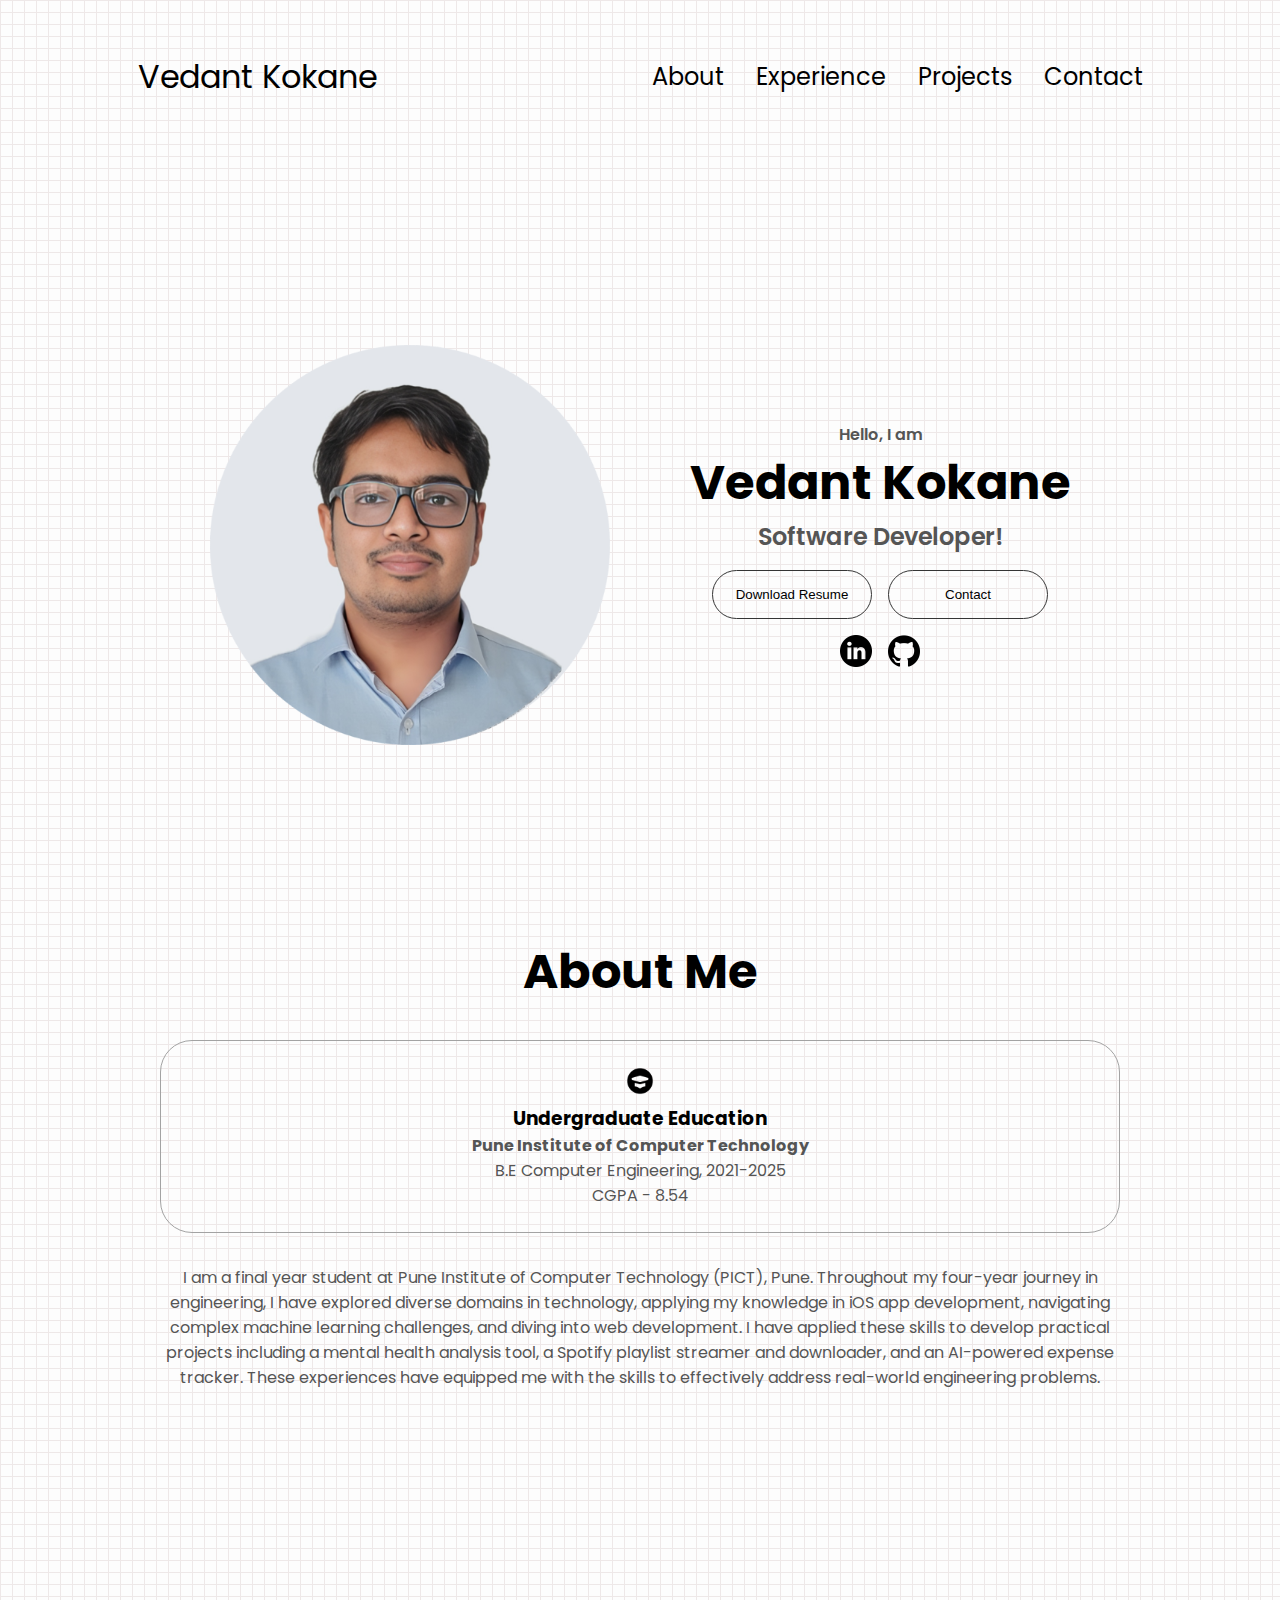
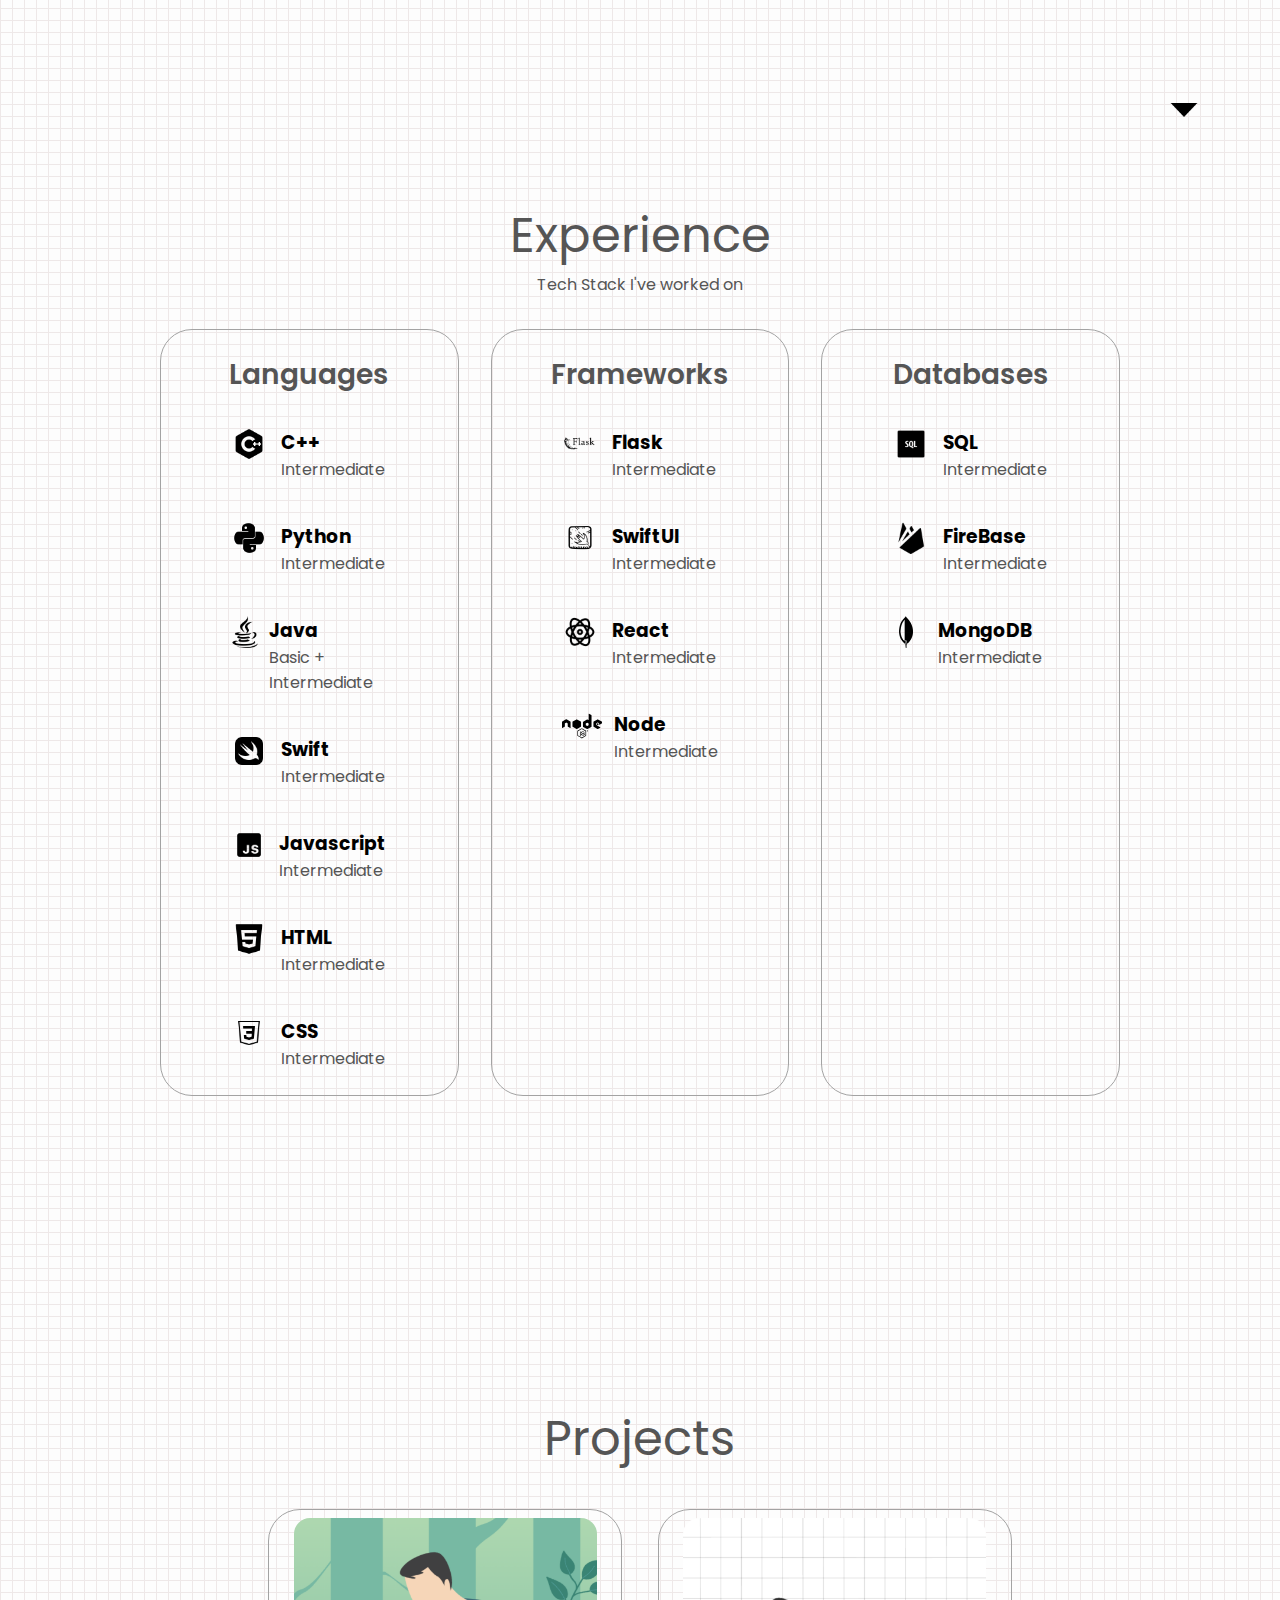
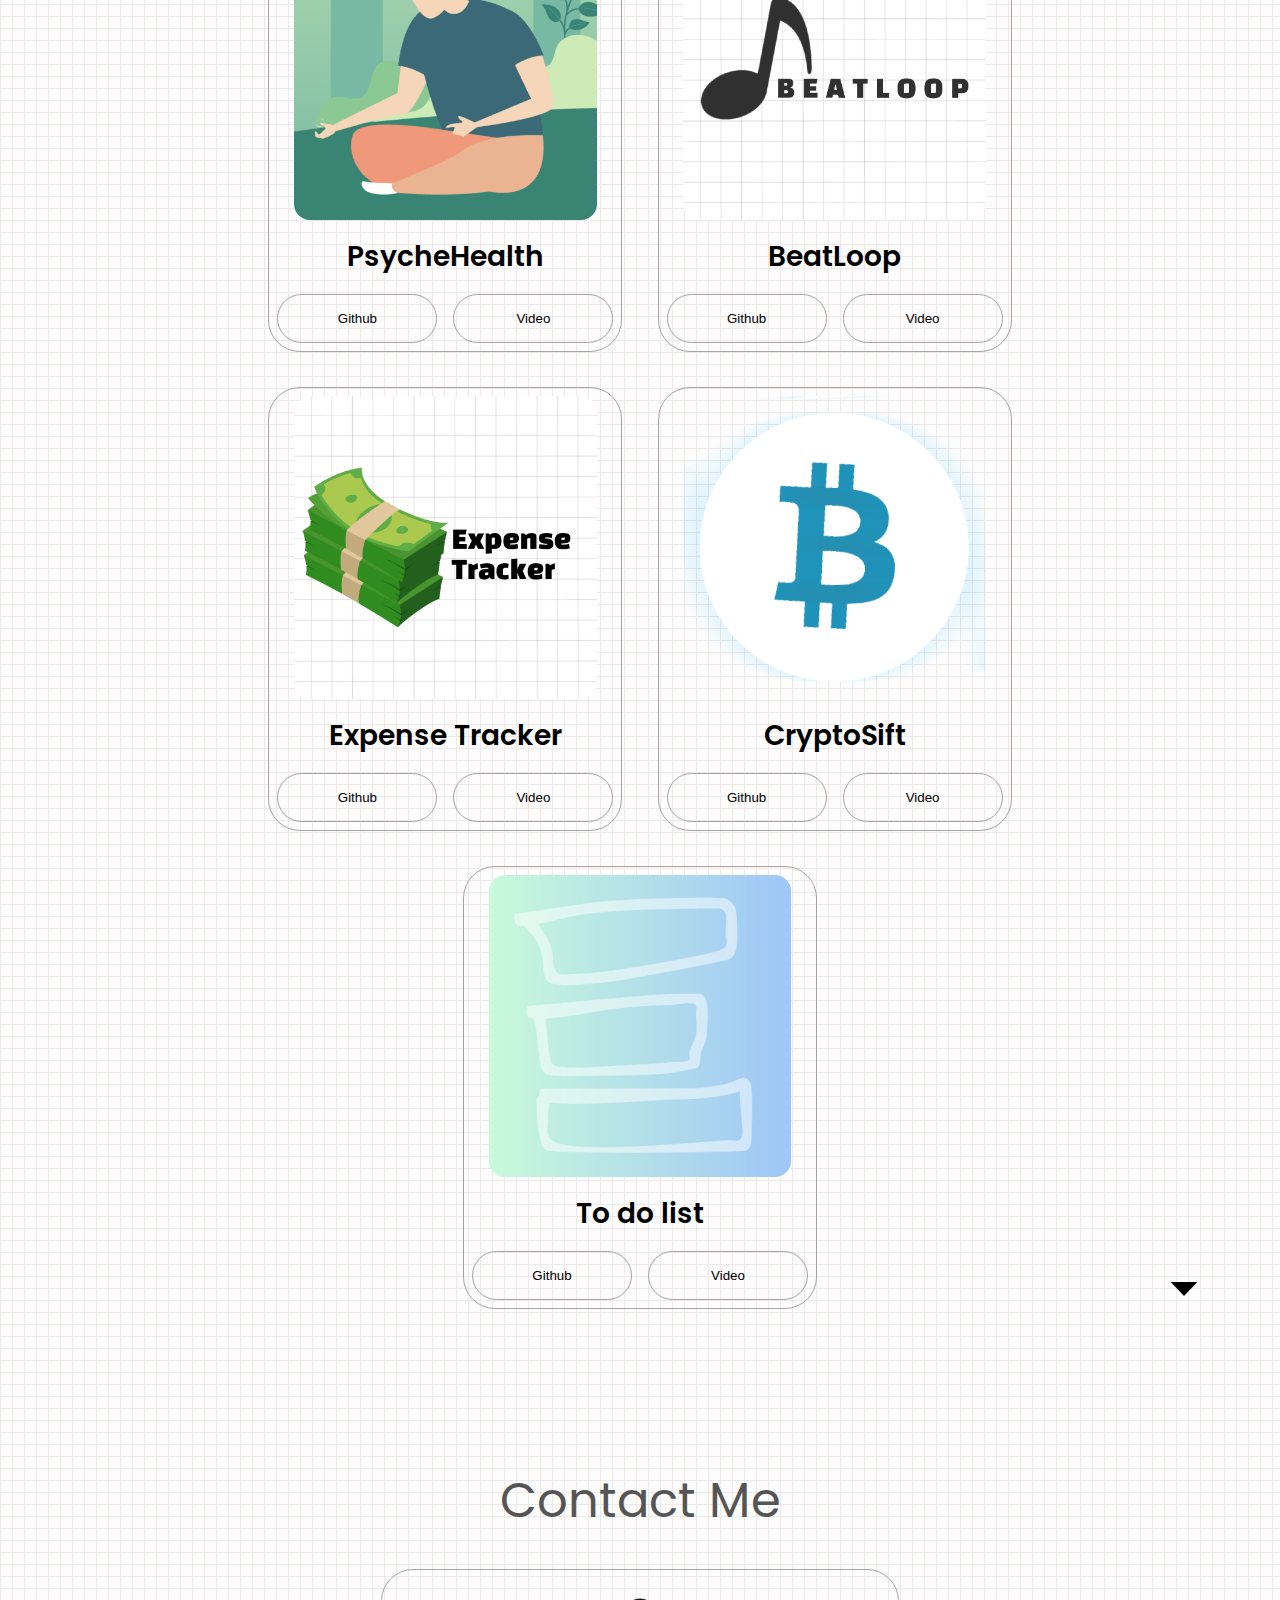
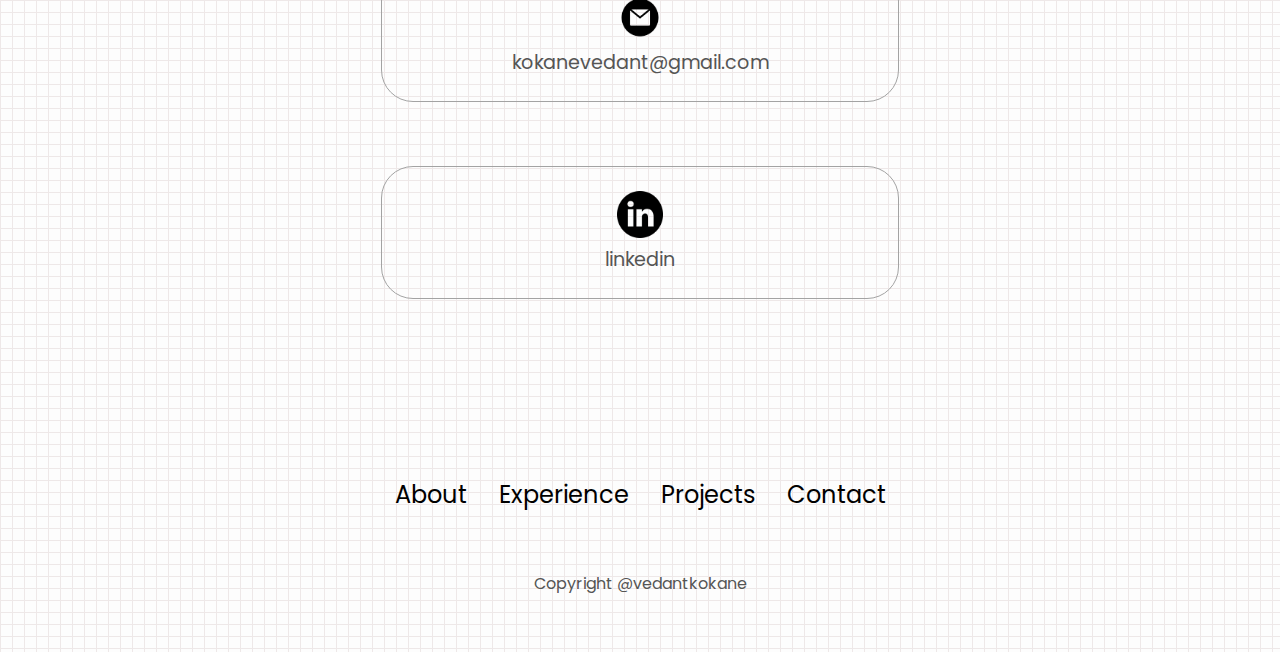
==== index.html @ de8359c6 "Update index.html" ====
<!DOCTYPE html>
<html lang="en">
<head>
    <meta charset="UTF-8">
    <meta http-equiv="X-UA-Compatible" content="IE=edge">
    <meta name="viewport" content="width=device-width, initial-scale=1.0">
    <link rel="stylesheet" href="style.css">
    <link rel="stylesheet" href="mediaqueries.css">
    <link rel="icon" href="./assets/vedantImage.png">
    <title>Portfolio</title>
</head>
<body>
    <nav id="desktop-nav">
        <div class="logo">
            Vedant Kokane
        </div>
        <div class="nav-links">
            <li>
                <a href="#about"> About </a>
            </li>
            <li>
                <a href="#experience"> Experience </a>
            </li>
            <li>
                <a href="#projects"> Projects </a>
            </li>
            <li>
                <a href="#contact"> Contact </a>
            </li>
        </div>
    </nav>

    <nav id="hamburger-nav">
            <div class="logo">
                Vedant Kokane
            </div>
            <div class="hamburger-menu">
                <div class="hamburger-icon" onclick="toggleMenu()">
                    <span></span>
                    <span></span>
                    <span></span>
                </div>
                <div class="menu-links">
                    <li>
                        <a href="#about"  onclick="toggleMenu()"> About </a>
                    </li>
                    <li>
                        <a href="#education"  onclick="toggleMenu()"> Education </a>
                    </li>
                    <li>
                        <a href="#projects"  onclick="toggleMenu()"> Projects </a>
                    </li>
                    <li>
                        <a href="#contact"  onclick="toggleMenu()"> Contact </a>
                    </li>
                </div>
            </div>
    </nav>

    <!-- Profile Section -->
    <section id="profile">
        <div class="section__pic-container">
            <img src="./assets/vedantImage.png" alt="Vedant Kokane profile-pic" class="section__pic-container">
        </div>
        <div class="section__text">
            <p class="section__text__p1">Hello, I am </p>
            <h1 class="title"> Vedant Kokane</h1>
            <p class="section__text__p2">Software Developer!</p>
            <div class="btn-container">
                <button class="btn btn-color-2" onclick="window.open('./assets/resume.pdf')">Download Resume</button>
                <button class="btn btn-color-2" onclick="location.href='./#contact'">Contact</button>
            </div>
            <div id="socials-container"> 
                <img src="./assets/linkedin.png" alt="linkedin" 
                class="icon" onclick="location.href='https://www.linkedin.com/in/vedantkokane/'">
                <img src="./assets/github.png" alt="linkedin" 
                class="icon" onclick="location.href='https://github.com/vedantkokane10'">
            </div>
        </div>
    </section>

    <!-- About Section -->
    <section id="about">
        <h1 class="title"> About Me</h1>
        <div class="section-container">
                <div class="about-details-container">
                    <div class="about-containers">
                        <div class="details-container">
                            <img src="./assets/eduicon.png" alt="eduicon" class="icon">
                            <h3>Undergraduate Education</h3>
                            <p> <b>Pune Institute of Computer Technology</b> <br>  B.E Computer Engineering, 2021-2025 <br> CGPA - 8.54 </p>
                        </div>
                    </div>
                <div class="text-container">
                    <p align="center">I am a final year student at Pune Institute of Computer Technology (PICT), Pune. Throughout my four-year journey in engineering, I have explored diverse domains in technology, applying my knowledge in iOS app development, navigating complex machine learning challenges, and diving into web development. I have applied these skills to develop practical projects including a mental health analysis tool, a Spotify playlist streamer and downloader, and an AI-powered expense tracker. These experiences have equipped me with the skills to effectively address real-world engineering problems.
</p>
                </div>
            </div>
        </div>
        <img src="./assets/arrow.png" alt="arrow" class="icon arrow" onclick="location.href='#experience'">
    </section>

    <!-- Experience Section -->
    <section id="experience">
        <p class="title"> Experience </p>
        <p class="section__text__p1"> Tech Stack I've worked on </p>
        <div class="experience-details-container">
            <div class="about-containers">
                <div class="details-container">
                    <h2 class="experience-sub-title">Languages</h2>
                    <div class="article-container">
                        <article>
                            <img src="./assets/cppLogo.png" alt="expicon" class="icon">
                            <div>
                                <h3>C++</h3>
                                <p>Intermediate</p>
                            </div>
                        </article>
                        <article>
                            <img src="./assets/pythonLogo.png" alt="expicon" class="icon">
                            <div>
                                <h3>Python</h3>
                                <p>Intermediate</p>
                            </div>
                        </article>
                        <article>
                            <img src="./assets/javaLogo.png" alt="expicon" class="icon">
                            <div>
                                <h3>Java</h3>
                                <p>Basic + Intermediate</p>
                            </div>
                        </article>
                        <article>
                            <img src="./assets/swiftLogo.png" alt="expicon" class="icon">
                            <div>
                                <h3>Swift</h3>
                                <p>Intermediate</p>
                            </div>
                        </article>
                        <article>
                            <img src="./assets/javascript.png" alt="expicon" class="icon">
                            <div>
                                <h3>Javascript</h3>
                                <p>Intermediate</p>
                            </div>
                        </article>
                        <article>
                            <img src="./assets/html.png" alt="expicon" class="icon">
                            <div>
                                <h3>HTML</h3>
                                <p>Intermediate</p>
                            </div>
                        </article>
                        <article>
                            <img src="./assets/css.png" alt="expicon" class="icon">
                            <div>
                                <h3>CSS</h3>
                                <p>Intermediate</p>
                            </div>
                        </article>
                    </div>
                </div>
                <div class="details-container">
                    <h2 class="experience-sub-title">Frameworks</h2>
                    <div class="article-container">
                        <article>
                            <img src="./assets/flaskLogo.png" alt="expicon" class="icon">
                            <div>
                                <h3>Flask</h3>
                                <p>Intermediate</p>
                            </div>
                        </article>
                        <article>
                            <img src="./assets/swiftui2Logo.png" alt="expicon" class="icon">
                            <div>
                                <h3>SwiftUI</h3>
                                <p>Intermediate</p>
                            </div>
                        </article>
                        <article>
                            <img src="./assets/react.png" alt="expicon" class="icon">
                            <div>
                                <h3>React</h3>
                                <p>Intermediate</p>
                            </div>
                        </article>
                        <article>
                            <!-- <i class="fa-brands fa-node"></i> -->
                            <img src="./assets/node.svg" alt="expicon" class="icon">
                            <div>
                                <h3>Node</h3>
                                <p>Intermediate</p>
                            </div>
                        </article>
                    </div>
                </div>
                <div class="details-container">
                    <h2 class="experience-sub-title">Databases</h2>
                    <div class="article-container">
                        <article>
                            <img src="./assets/sqlLogo.png" alt="expicon" class="icon">
                            <div>
                                <h3>SQL</h3>
                                <p>Intermediate</p>
                            </div>
                        </article>
                        <article>
                            <img src="./assets/firebaseLogo.png" alt="expicon" class="icon">
                            <div>
                                <h3>FireBase</h3>
                                <p>Intermediate</p>
                            </div>
                        </article>
                        <article>
                            <img src="./assets/mongodbIcon.png" alt="expicon" class="icon">
                            <div>
                                <h3>MongoDB</h3>
                                <p>Intermediate</p>
                            </div>
                        </article>
                    </div>
                </div>
            </div>
        </div>
        <img src="./assets/arrow.png" alt="arrow" class="icon arrowExperience" onclick="location.href='#projects'">
    </section>

    <!-- Project Section -->
    <section id="projects">
        <p class="title">Projects</p>
            <div class="project-details-container">
                    <div class="about-containers">
                        <div class="details-container2 color-container">
                            <div class="article-container">
                                <img src="./assets/psychehealth.png" alt="project1" class="project-img">
                            </div>
                            <h2 class="experience-sub-title project-title">PsycheHealth</h2>
                            <div class="btn-container">
                                <button class="btn btn-color-2 project-btn" onclick="location.href='https://github.com/vedantkokane10/PsycheHealth'">
                                    Github
                                </button>
                                <button class="btn btn-color-2 project-btn" onclick="openVideoPopup('https://www.youtube.com/embed/VVDInHhMQz4')">
                                    Video
                                </button>
                            </div>
                        </div>
                        <div class="details-container2 color-container">
                            <div class="article-container">
                                <img src="./assets/BeatLoop_Project_Logo.png" alt="project1" class="project-img">
                            </div>
                            <h2 class="experience-sub-title project-title">BeatLoop</h2>
                            <div class="btn-container">
                                <button class="btn btn-color-2 project-btn" onclick="location.href='https://github.com/vedantkokane10/BeatLoop_Project'">
                                    Github
                                </button>
                                <button class="btn btn-color-2 project-btn" onclick="openVideoPopup('https://www.youtube.com/embed/RioFABIYhdY')">
                                    Video
                                </button>
                            </div>
                        </div>
                        <div class="details-container2 color-container">
                            <div class="article-container">
                                <img src="./assets/ExpenseTracker_Project_Logo.png" alt="project1" class="project-img">
                            </div>
                            <h2 class="experience-sub-title project-title">Expense Tracker</h2>
                            <div class="btn-container">
                                <button class="btn btn-color-2 project-btn" onclick="location.href='https://github.com/vedantkokane10/Expense_Tracker'">
                                    Github
                                </button>
                                <button class="btn btn-color-2 project-btn" onclick="openVideoPopup('https://www.youtube.com/embed/T9TD1WJQ4DY')">
                                    Video
                                </button>
                            </div>
                        </div>
                        <div class="details-container2 color-container">
                            <div class="article-container">
                                <img src="./assets/cryptosift.png" alt="project1" class="project-img">
                            </div>
                            <h2 class="experience-sub-title project-title">CryptoSift</h2>
                            <div class="btn-container">
                                <button class="btn btn-color-2 project-btn" onclick="location.href='https://github.com/vedantkokane10/CryptoSift'">
                                    Github
                                </button>
                                <button class="btn btn-color-2 project-btn" onclick="location.href='https://github.com/vedantkokane10/CryptoSift'">
                                    Video
                                </button>
                            </div>
                        </div>
                        <div class="details-container2 color-container">
                            <div class="article-container">
                                <img src="./assets/todoLogo.png" alt="project1" class="project-img">
                            </div>
                            <h2 class="experience-sub-title project-title">To do list</h2>
                            <div class="btn-container">
                                <button class="btn btn-color-2 project-btn" onclick="location.href='https://github.com/vedantkokane10/ToDoList-SwiftUI-'">
                                    Github
                                </button>
                                <button class="btn btn-color-2 project-btn" onclick="location.href='https://github.com/vedantkokane10/ToDoList-SwiftUI-'">
                                    Video
                                </button>
                            </div>
                        </div>
                    </div>
                </div>
            </div>
            <div id="videoModal">
                <span id="closeButton" onclick="closeVideoPopup()">&times;</span>
                <div id="videoContainer">
                </div>
            </div>
            <img src="./assets/arrow.png" alt="arrow" class="icon arrow" onclick="location.href='#contact'">
    </section>

    
    <!-- Contact section -->
    <section id="contact">
        <p class="title">Contact Me</p>
        <div class="contact-info-upper-container">
            <div class="contact-info-container">
                <a href="mailto:kokanevedant@gmail.com">
                    <img src="./assets/email.png" alt="emailicon" class="email-icon">
                    <p>kokanevedant@gmail.com</p>
                </a>
            </div>
        </div>
        
        <div class="contact-info-upper-container">
            <div class="contact-info-container">
                <a href="https://www.linkedin.com/in/vedantkokane/">
                    <img src="./assets/linkedin.png" alt="emailicon" class="icon contact">
                    <p>linkedin</p>
                </a>
            </div>
        </div>
    </section>
    <footer>
        <nav>
            <div class="nav-links-container">
                <div class="nav-links">
                    <li>
                        <a href="#about"> About </a>
                    </li>
                    <li>
                        <a href="#experience"> Experience </a>
                    </li>
                    <li>
                        <a href="#projects"> Projects </a>
                    </li>
                    <li>
                        <a href="#contact"> Contact </a>
                    </li>
                </div>
            </div>
        </nav>
        <p>Copyright @vedantkokane</p>
    </footer>
    <script src="script.js"></script>
</body>
</html>
---- style.css ----
/* General Styling */

/* added new font (poppins from gogole font) */
@import url('https://fonts.googleapis.com/css2?family=Poppins:wght@300;400;500;600&display=swap');


/* for entire page*/
*{
    margin: 0;
    padding: 0;
}

body{
    font-family: 'Poppins', sans-serif;
    /* background-color: #E5E5F7; */
    /* background-color: #fdfdfd;
    background-image:  linear-gradient(#929292 0.4px, transparent 0.4px), linear-gradient(to right, #929292 0.4px, #fdfdfd 0.4px);
    background-size: 8px 8px; */
    background-color: #fdfdfd;
    background-image:  linear-gradient(#eee8e8 0.6000000000000001px, transparent 0.6000000000000001px), linear-gradient(to right, #eee8e8 0.6000000000000001px, #fdfdfd 0.6000000000000001px);
    background-size: 12px 12px;
}

html{
    scroll-behavior: smooth;
}

p{
    color: rgb(85, 85, 85);
}

/* transition */
/* a link and button */
a, .btn{
    transition: all 300ms ease;
}

/* desktop nav */
nav, .nav-links{
    display: flex;
}

nav{
    justify-content: space-around;
    align-items: center;
    height: 17vh;
}
.nav-links{
    gap: 2rem;
    list-style: none;
    font-size: 1.5rem;
}

a{
    color: black;
    text-decoration: none;
    text-decoration-color: white;
}
a:hover{
    color: gray;
    text-decoration: underline;
    text-underline-offset: 1rem;
    text-decoration-color: rgb(185, 185, 185);
}

.logo{
    font-size: 2rem;
}

.logo:hover{
    cursor: default;
}

/* Hamburger-menu */
#hamburger-nav{
    display: none;
}

.hamburger-menu{
    position: relative;
    display: inline-block;
}

.hamburger-icon{
    display: flex;
    flex-direction: column;
    justify-content: space-between;
    height: 24px;
    width: 30px;
    cursor: pointer;
}

.hamburger-icon span{
    width: 100%;
    height: 2px;
    background-color: black;
    transition: all 0.3 ease-in-out;
}

.menu-links{
    position: absolute;
    top: 100%;
    right: 0;
    background-color: white;
    width: fit-content;
    max-height: 0;
    overflow: hidden;
    transition: all 0.3 ease-in-out;
}
.menu-links a{
    display: block;
    padding: 10px;
    text-align: center;
    font-size: 1.5rem;
    color: black;
    text-decoration: none;
    transition: all 0.3 ease-in-out;
}

.menu-links li{
    list-style: none;
}

.menu-links.open{
    max-height: 300px;
}

.hamburger-icon.open span:first-child{
    transform: rotate(45deg) translate(10px,5px);
}

.hamburger-icon.open span:nth-child(2){
    opacity: 0;
}
.hamburger-icon.open span:nth-child(3){
    transform: rotate(-45deg) translate(10px,-5px);
}
.hamburger-icon span:first-child{
    transform: none;
}
.hamburger-icon span:first-child{
    opacity: 1;
}
.hamburger-icon span:first-child{
    transform: none;
}

/* Sections
there will be about profile sections */
section{
    padding-top: 4vh;
    height: 96vh;
    margin: 0 10rem;
    box-sizing: border-box;
    min-height: fit-content;
}
.section-container{
    display: flex;
}

/* profile section */
#profile{
    display: flex;
    justify-content: center;
    gap: 5rem;
    height: 80vh;
}

.section__pic-container{
    display: flex;
    height: 400px;
    width: 400px;
    margin: auto 0;
}

.section__text{
    align-self: center;
    text-align: center;
}

.section__text p{
    font-weight: 600;
}

.section__text__p1{
    text-align: center;
}
.section__text__p2{
    font-size: 1.5rem;
    margin-bottom: 1rem;
}

.title{
    font-size: 3rem;
    text-align: center;
}

#socials-container{
    display: flex;
    justify-content: center;
    margin-top: 1rem;
    gap: 1rem;
}

/* ICONs */
.icon{
    cursor: [pointer];
    height: 2rem;
}

/* Buttons */
.btn-container{
    display: flex;
    justify-content: center;
    gap: 1rem;

}

.btn{
    transition: all 300ms ease;
    padding : 1rem;
    width:10rem;
    border-radius: 2rem;
}

.btn-color-1,
.btn-color-2{
    border: rgb(53, 53, 53) 0.1rem solid;
}
.btn-color-1 :hover,
.btn-color-2 :hover{
    cursor: pointer;
}

.btn-color-1,
.btn-color-2 :hover{
    background: rgb(53, 53, 53);
    color: white;
}
.btn-color-1:hover{
    background: rgb(0,0,0);
    
}
.btn-color-2{
    background: none;
}
.btn-color-2:hover{
    border: rgb(255,255,255) 0.1rem solid;
}

.btn-container{
    gap: 1rem;
}

/* about section */

#about{
    position: relative;
}

.about-containers{
    gap: 2rem;
    margin-bottom: 2rem;
    margin-top: 2rem;
}

.about-details-containers{
    justify-content: center;
    flex-direction: column;

}

.about-containers , .about-details-containers{
    display: flex;
}

.about-pic{
    border-radius: 2rem;
}

.arrow{
    position: absolute;
    right: -5rem;
    bottom: 2.5rem;
}

.details-container{
    padding: 1.5rem;
    flex: 1;
    /* background: white; */
    border-radius: 2rem;
    border: rgb(53, 53, 53) 0.1rem solid;
    border-color: rgb(163, 163, 163);
    text-align: center;
}

.section-container{
    gap: 4rem;
    height: 80%;
}

.section__pic-container{
    height: 400px;
    width: 400px;
    margin: auto 0;
}

/* experience section */
#experience{
    position: relative;
}

.experience-sub-title{
    color: rgb(85, 85, 85);
    font-weight: 600;
    font-size: 1.75rem;
    margin-bottom: 2rem;
}

.experience-details-container{
    display: flex;
    justify-content: center;
    flex-direction: column;
}

.article-container{
    display: flex;
    text-align: initial;
    flex-wrap: wrap;
    flex-direction: row;
    gap: 2.5rem;
    justify-content: space-around;
}

article{
    display: flex;
    width: 10rem;
    justify-content: space-around;
    gap: 0.5em;
}

article.icon{
    cursor: pointer;
}

/* Project section */
#projects{
    margin-top: 200px;
    position: relative;
    height: 140vh;
     /* increase this height to add more projects below */
}

.color-container{
    border-color: rgb(163, 163, 163);
}

.project-img{
    border-radius: 1rem;
    width: 90%;
    height: 90%;
}

.project-title{
    margin: 1rem;
    color: black;
}

.project-btn{
    color:black;
    border-color: rgb(163, 163, 163);
}

.project-details-container{
    display: flex;
    justify-content: center;
    flex-direction: row;
    flex-wrap: wrap;
}

.project-article-container{
    display: flex;
    text-align: initial;
    flex-wrap: wrap;
    flex-direction: row;
    gap: 2.5rem;
    justify-content: space-around;
}

.details-container2{
    padding: 0.5rem;
    flex: 1;
    /* background: white; */
    border-radius: 2rem;
    border: rgb(53, 53, 53) 0.1rem solid;
    border-color: rgb(163, 163, 163);
    text-align: center;
    
}


/* Contact section */

#contact{
    display: flex;
    justify-content: center;
    flex-direction: column;
    height: 75vh;
}

.contact-info-upper-container {
    display: flex;
    justify-content: center;
    border-radius: 2rem;
    border: rgb(53, 53, 53) 0.1rem solid;
    border-color: rgb(163, 163, 163);
    margin: 2rem auto;
    padding: 0.5rem;
    width: 500px;
    align: center;
}

.contact-info-container {
    display: flex;
    flex-direction: column; /* Align items in a column */
    align-items: center;
    justify-content: center;
    gap: 0.5rem;
    margin: 1rem;
    text-align: center; /* Center the text */
}

.contact-info-container a {
    text-decoration: none;
    color: inherit;
}

.contact-info-container img {
    max-width: 10%;
    height: auto;
}


.contact-info-container p{
    font-size: larger;
}

.contact-icon{
    cursor: default;
}

.email-icon{
    height: 2.5rem;
}

/* footer */

footer{
    height: 26vh;
    margin: 0 1rem;
}

footer p{
    text-align: center;
}



/* Styles for the modal */
#videoModal {
    display: none;
    position: fixed;
    top: 0;
    left: 0;
    width: 100%;
    height: 100%;
    background-color: rgba(0, 0, 0, 0.7);
    align-items: center;
    justify-content: center;
}

#videoContainer {
    position: relative;
    width: 600px;
    height: 375px;
}

#closeButton {
    position: absolute;
    top: 10px;
    right: 10px;
    cursor: pointer;
    color: #fff;
    font-size: 20px;
   
}


.section__pic-container{
    background-size: cover;
    animation: profile__animate 8s ease-in-out infinite 1s;
    /* box-shadow: inset 0 0 0 9px rgb(255 255 255 / 30%); */
    justify-self: center;
}


@keyframes profile__animate {
    0% {
        border: 0 solid #444343;
        border-radius: 60% 40% 30% 70%/60% 30% 70% 40%;
    }
    5% {
        border: 9px solid #b0b0b0;
        border-radius: 60% 40% 30% 70%/60% 30% 70% 40%;
    }
    45% {
        border: 9px solid #b0b0b0;
        border-radius: 30% 60% 70% 40%/50% 60% 30% 60%;
    }
    95% {
        border: 9px solid #b0b0b0;
        border-radius: 60% 40% 30% 70%/60% 30% 70% 40%;
    }
    100% {
        border: 0 solid #b0b0b0;
        border-radius: 60% 40% 30% 70%/60% 30% 70% 40%;
    }
}


.arrowExperience{
    position: relative;
    right: -75rem;
    
    bottom:1rem;
}


/* Additional changes */

.project-details-container {
    display: flex;
    justify-content: center;
    flex-wrap: wrap;
}

.about-containers {
    display: flex;
    flex-wrap: wrap;
    justify-content: center;
}

.details-container2 {
    flex: 0 1 calc(33.33% - 2rem); /* Set width to 33.33% minus some margin */
    margin: 0.1rem; /* Add some margin for spacing between cards */
    box-sizing: border-box; /* Include padding and border in the element's total width and height */
}

@media (max-width: 768px) {
    .details-container2 {
        flex: 0 1 calc(50% - 2rem); /* On smaller screens, show 2 cards per row */
    }
}

@media (max-width: 480px) {
    .details-container2 {
        flex: 0 1 calc(100% - 2rem); /* On very small screens, show 1 card per row */
    }
}

.project-article-container {
    display: flex;
    text-align: initial;
    flex-wrap: wrap;
    flex-direction: row;
    gap: 2.5rem;
    justify-content: space-around;
}
---- mediaqueries.css ----
@media screen and (max-width: 1400px) {
    #profile {
        height: 83vh;
        margin-bottom: 0rem;
    }
    /* .about-containers {
        flex-wrap: wrap;
    } */
    #project{
        margin-top: 15rem;
    }
}

@media screen and (max-width: 1200px) {
    #desktop-nav {
        display: none;
    }
    #hamburger-nav {
        display: flex;
    }
    #experience{
        margin-top: 17rem;
    }
    
    #about{
        margin-top: 5rem;
        margin-bottom: 10rem;
    }

    .about-containers{
        margin-top: 0rem;
    }

    #profile, .section-container {
        display: block;
    }
    .arrow {
        display: none;
    }
    section, .section-container {
        height: fit-content;
    }
    section {
        margin: 0 5%;
    }

    .section__pic-container {
        width: 75px;
        height: 75px;
        margin: 0 auto 2rem;
    }
    .about-containers {
        margin-top: 0;
    }

    #project{
        margin-top: 15rem;
    }
    
}

@media screen and (max-width: 600px) {
    #contact, footer {
        height: 40vh;
        /* margin-top: 15rem; */
    }
    #contact{
        margin-top: 30rem;
    }
    #profile {
        height: 83vh;
        margin-bottom: 0;
    }

    article {
        font-size: 1rem;
    }

    footer nav {
        height: fit-content;
        margin-bottom: 2rem;
    }

    .about-containers, .contact-info-upper-container, .btn-container {
        flex-wrap: wrap;
    }

    .contact-info-container {
        margin: 0;
    }
    .contact-info-container p, .nav-links, a {
        font-size: 1rem;
    }
    .nav-links {
        flex-direction: column;
        gap: 0.5rem;
        text-align: center;
    }

    .section-container {
        width: auto;
        height: 46vh;
        justify-content: center;
    }
    
}

/* when screen size is lower than 1200 px desktop-nav will disppear */
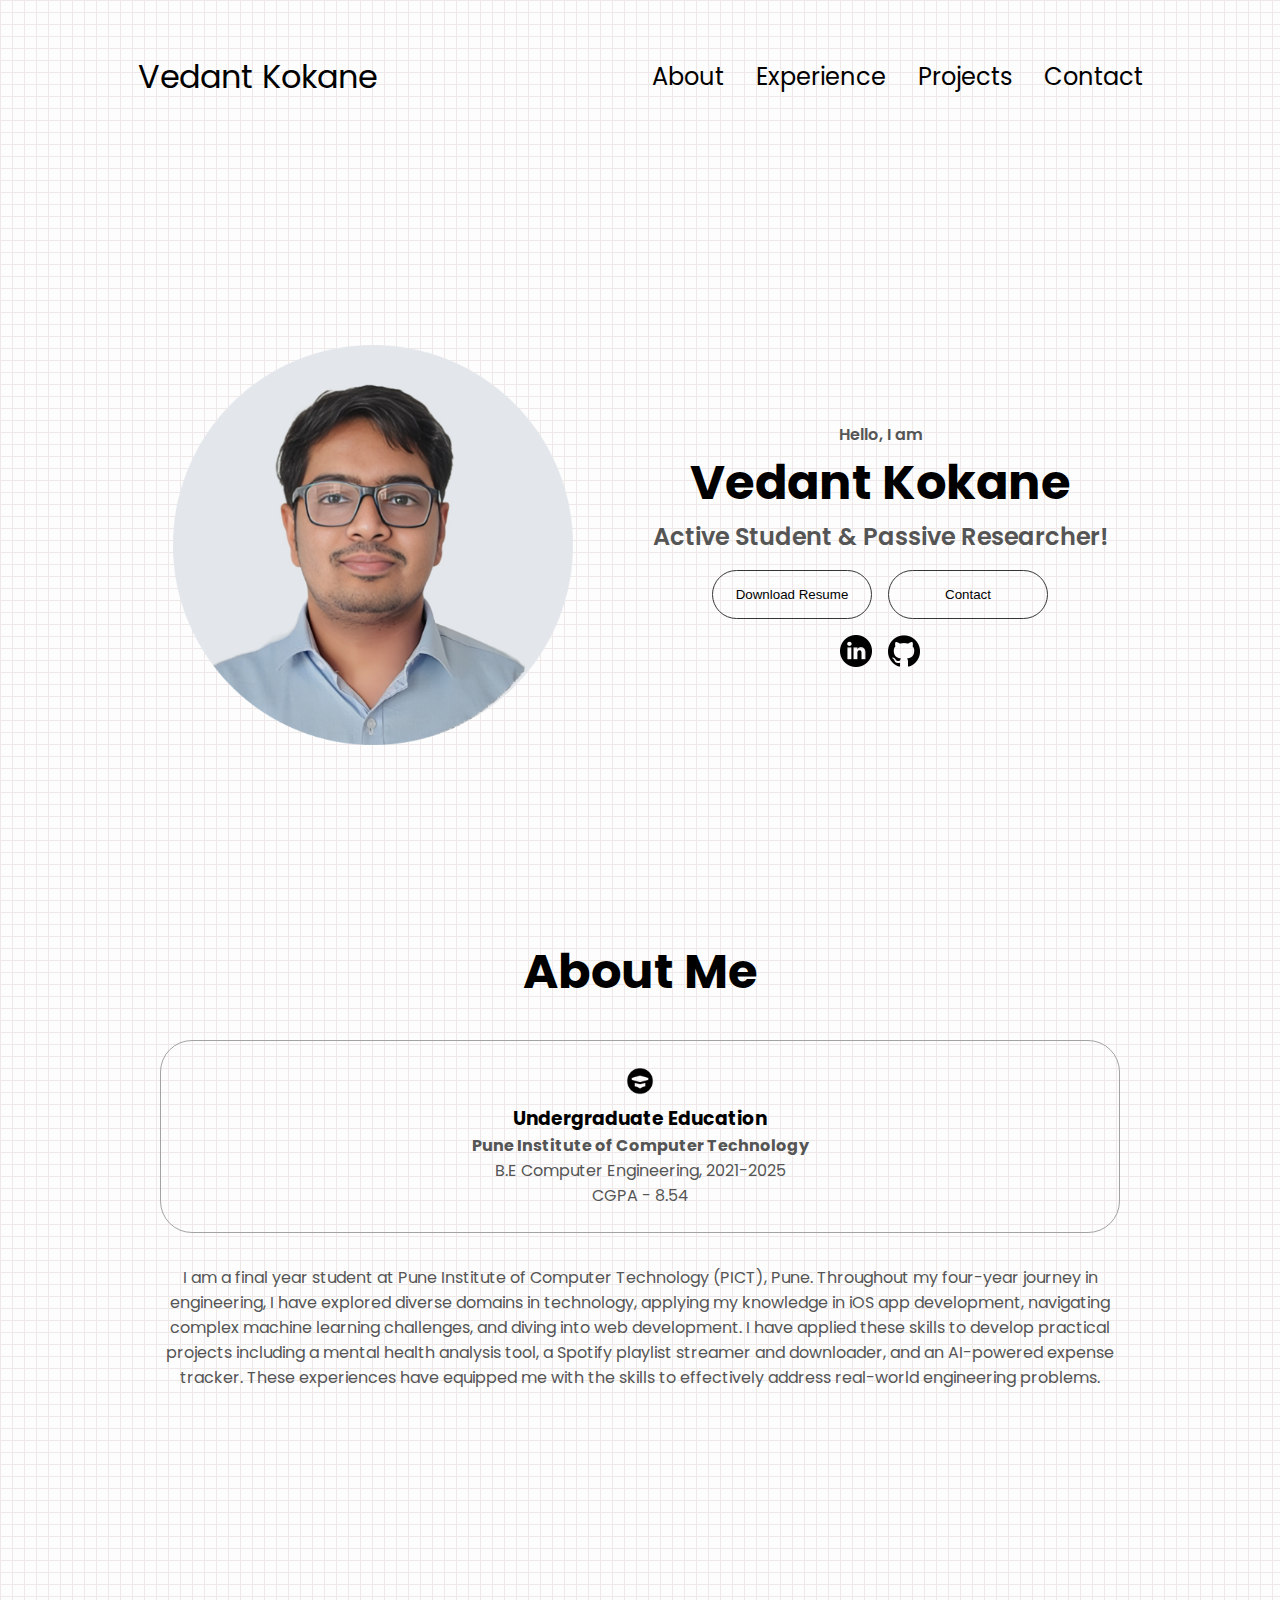
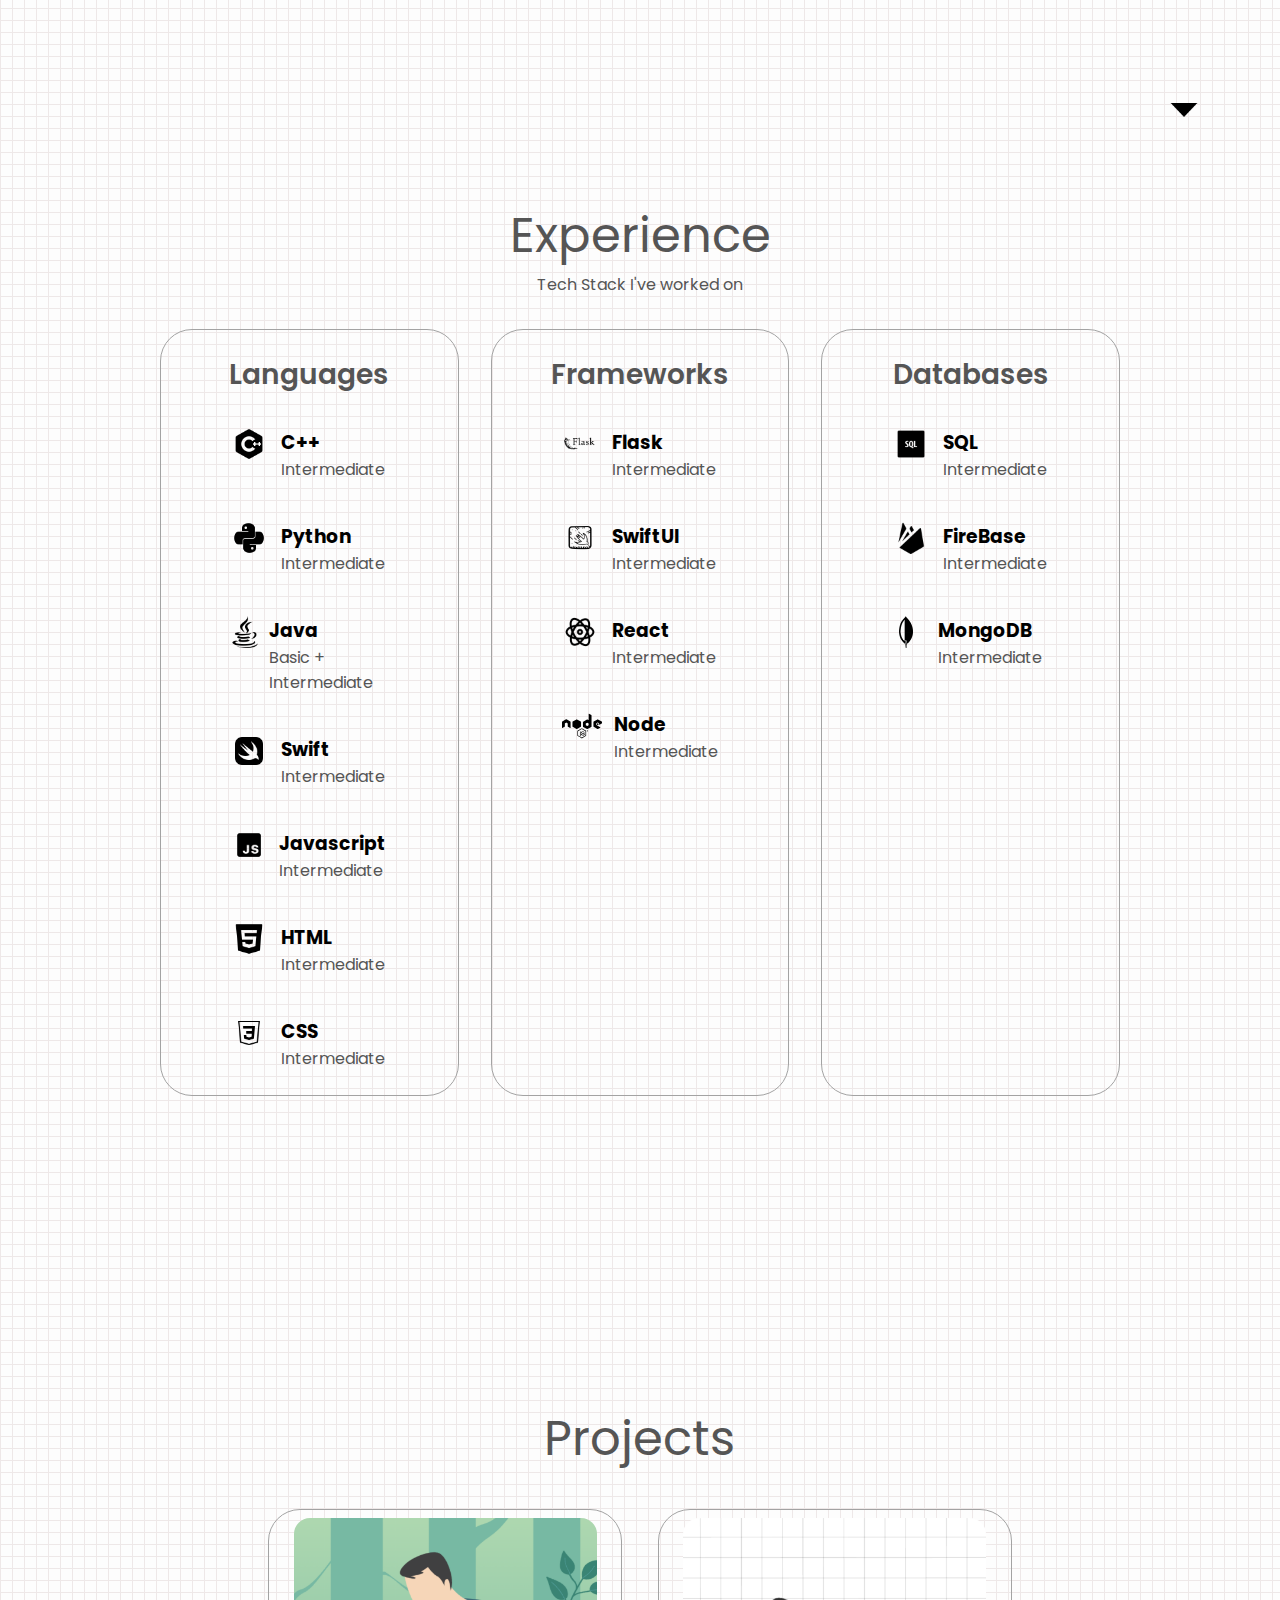
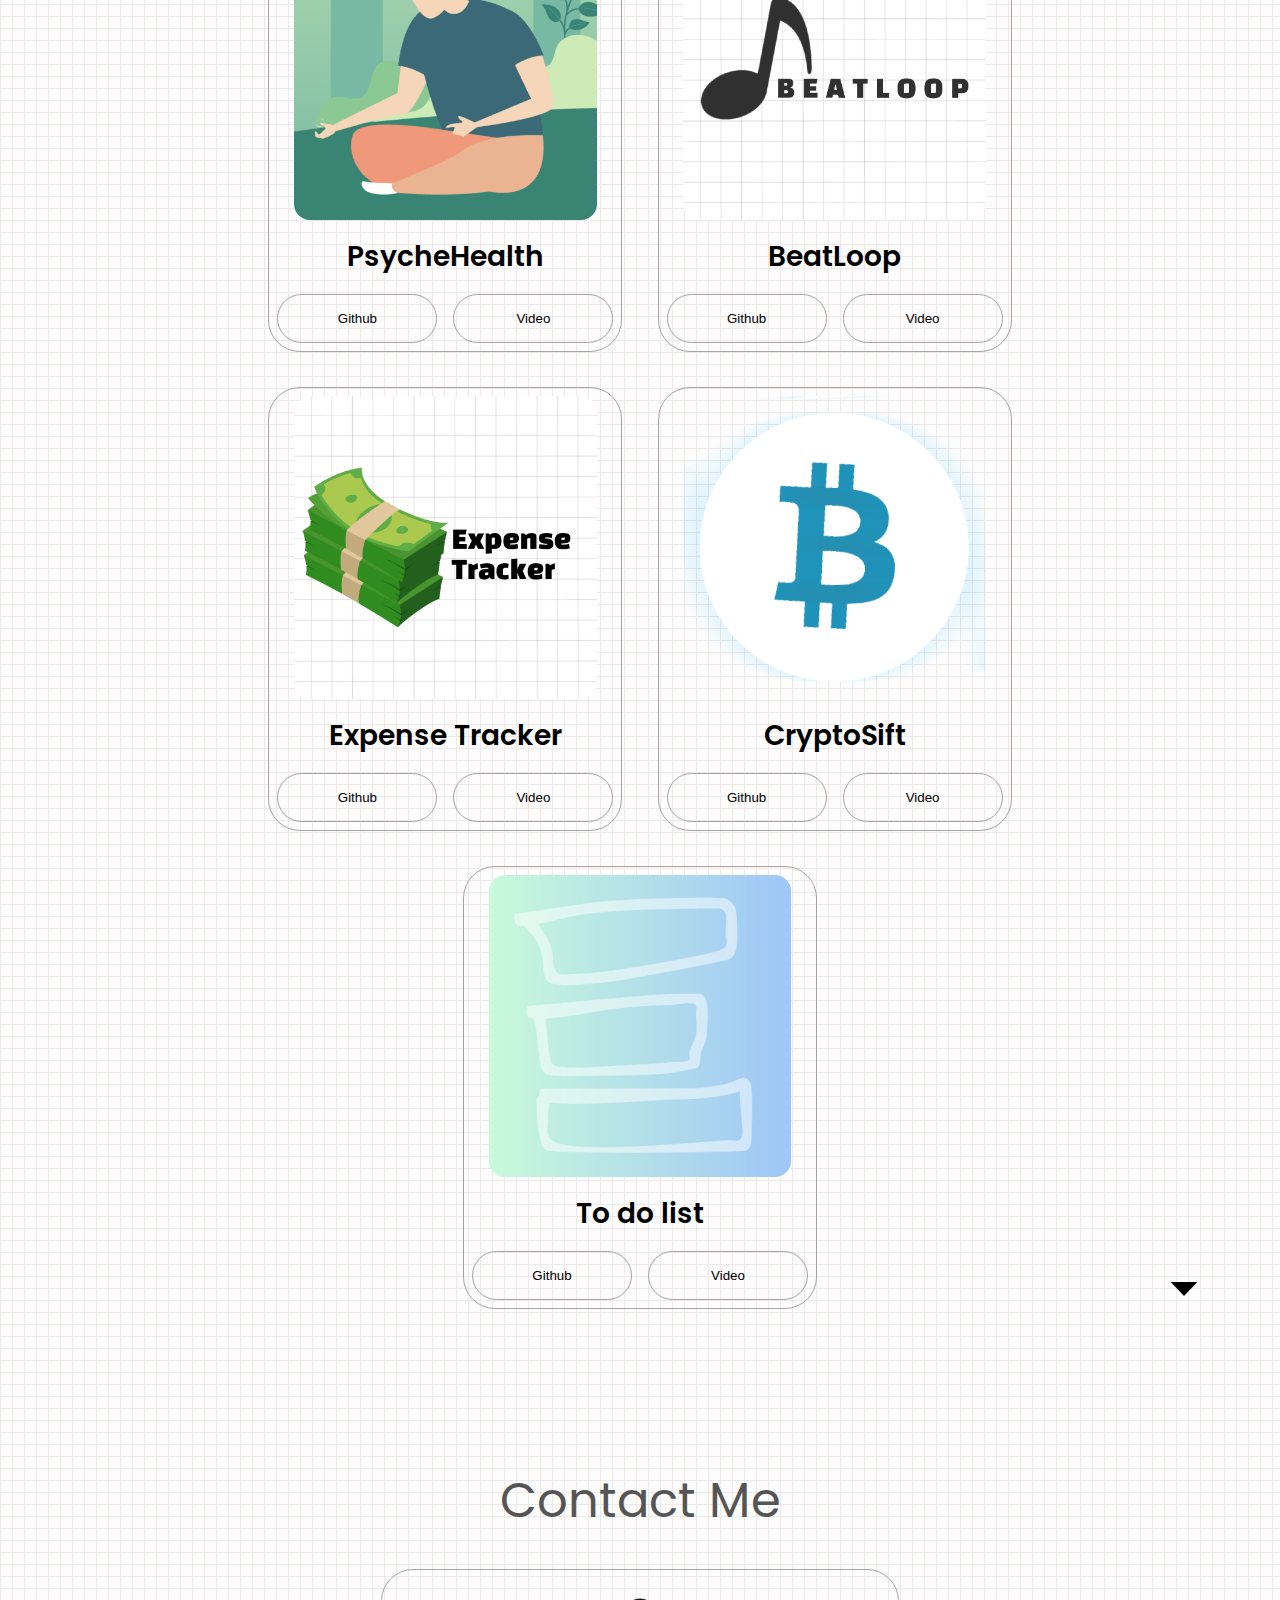
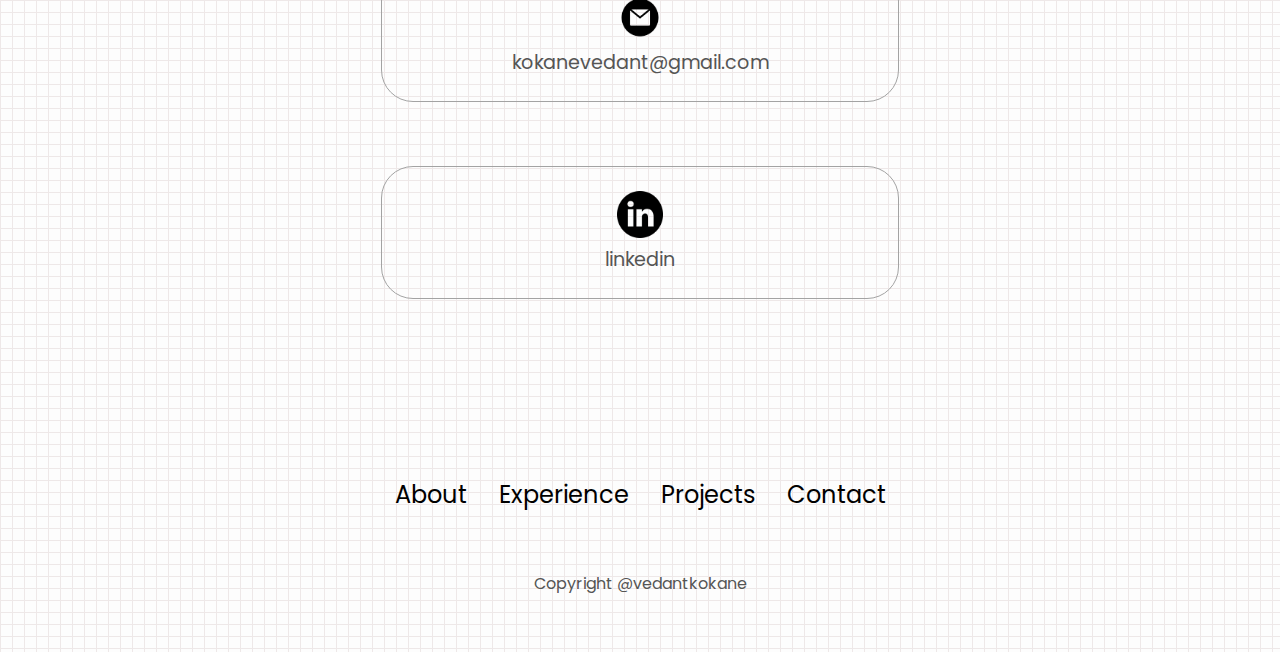
==== commit 97e348f3: "Update index.html" ====
--- a/index.html
+++ b/index.html
@@ -65,7 +65,7 @@
         <div class="section__text">
             <p class="section__text__p1">Hello, I am </p>
             <h1 class="title"> Vedant Kokane</h1>
-            <p class="section__text__p2">Software Developer!</p>
+            <p class="section__text__p2">Active Student & Passive Researcher!</p>
             <div class="btn-container">
                 <button class="btn btn-color-2" onclick="window.open('./assets/resume.pdf')">Download Resume</button>
                 <button class="btn btn-color-2" onclick="location.href='./#contact'">Contact</button>
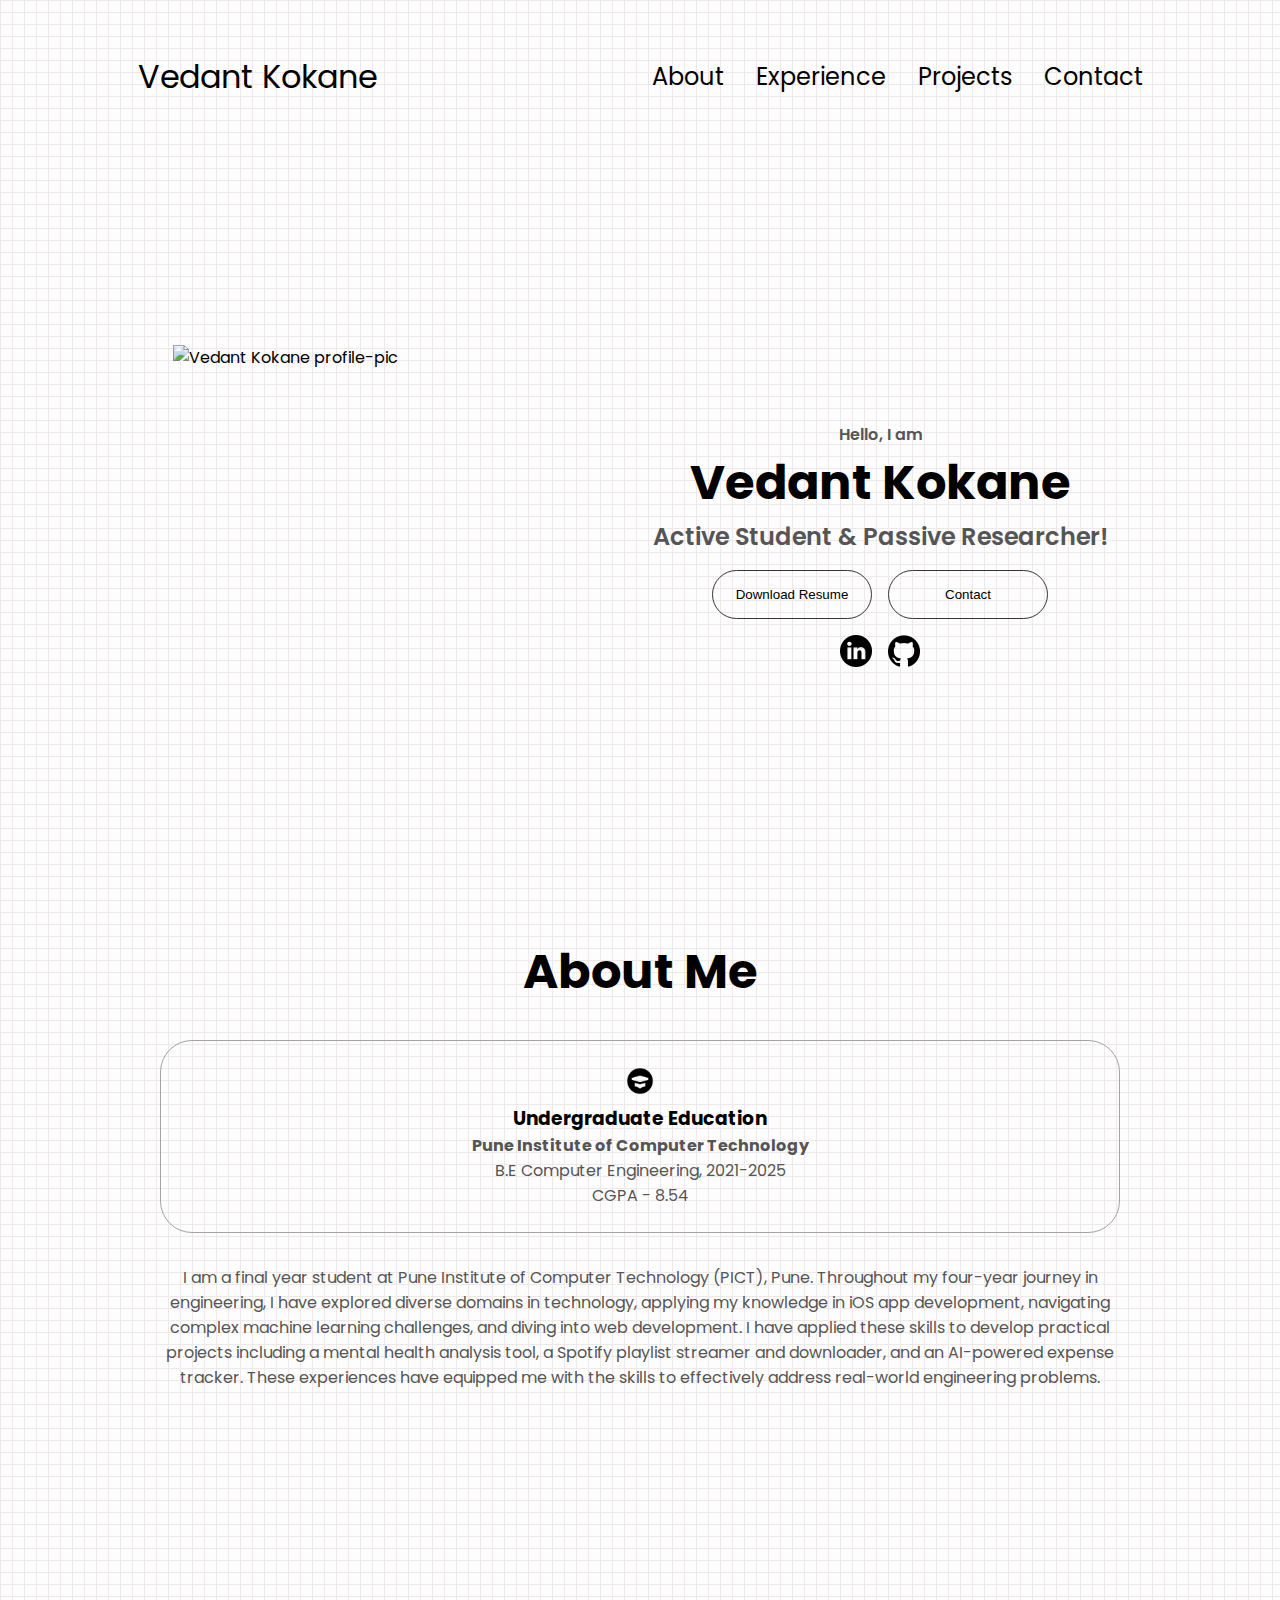
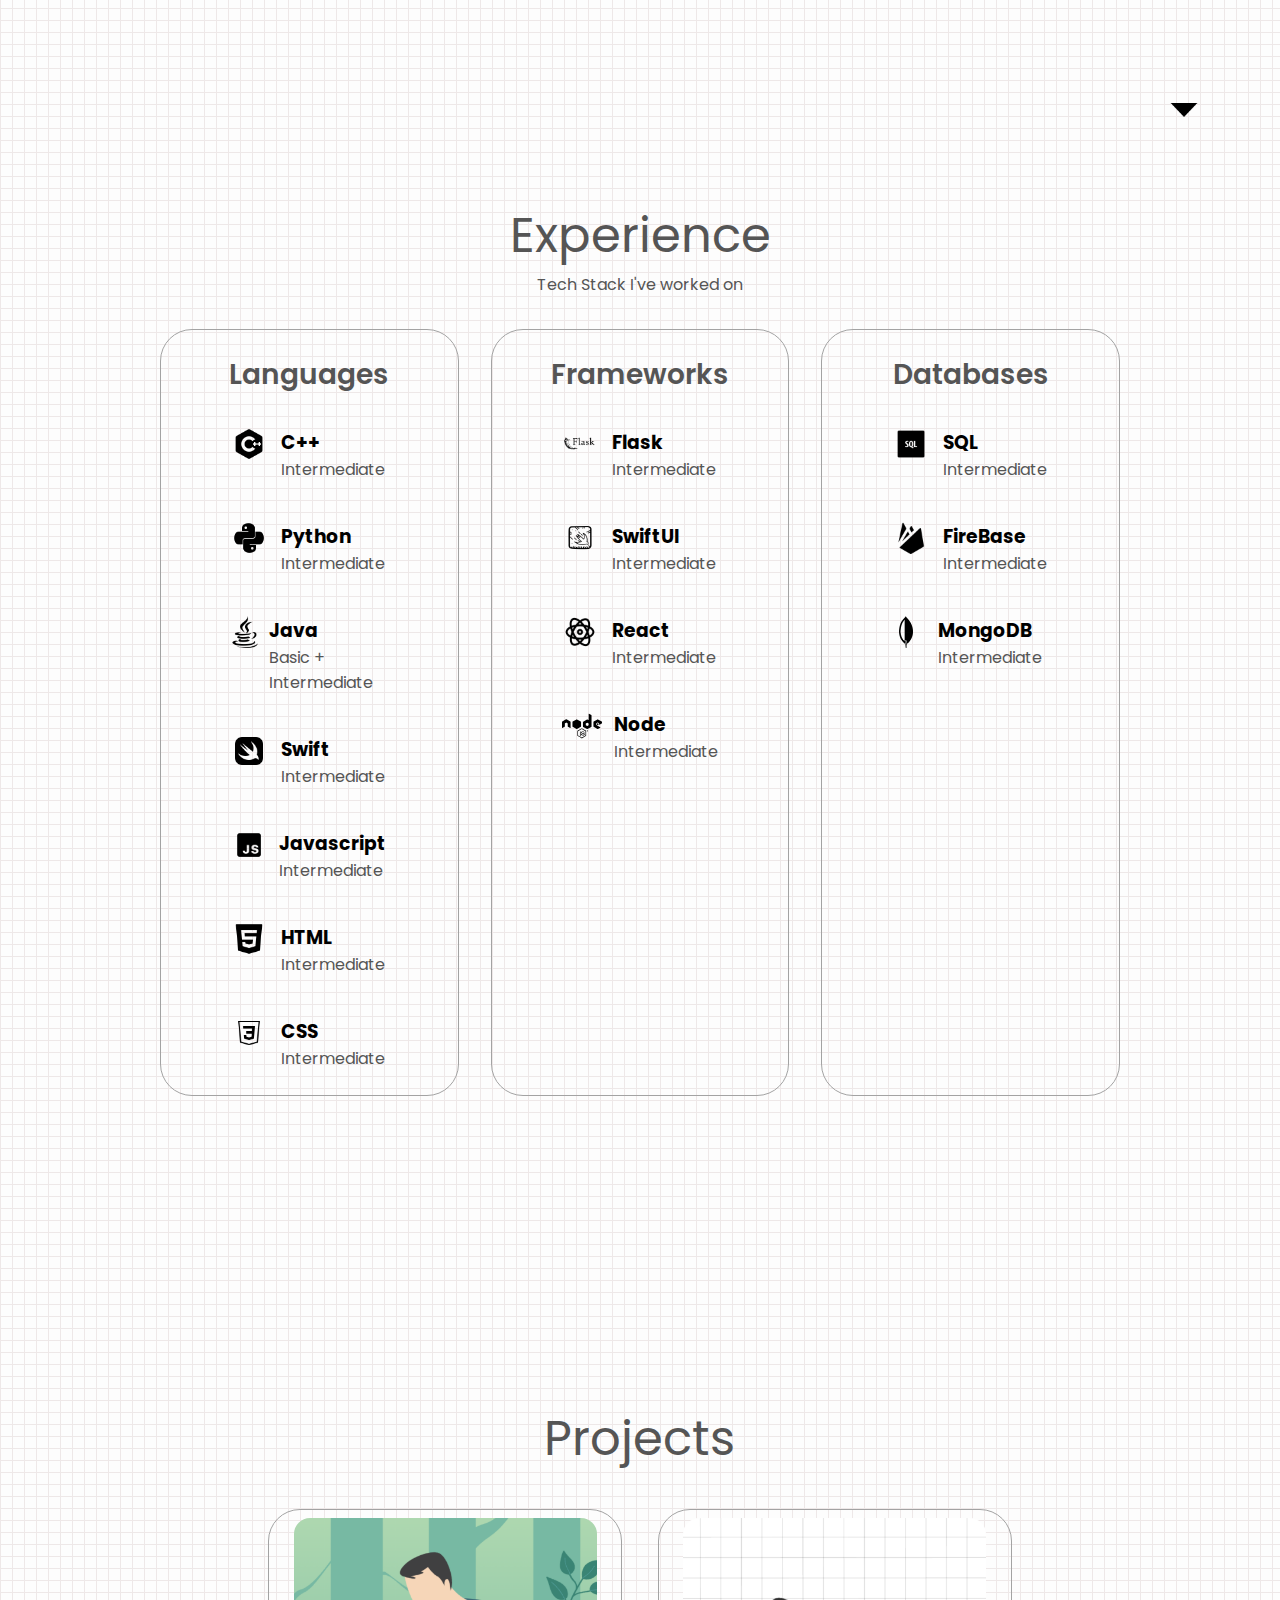
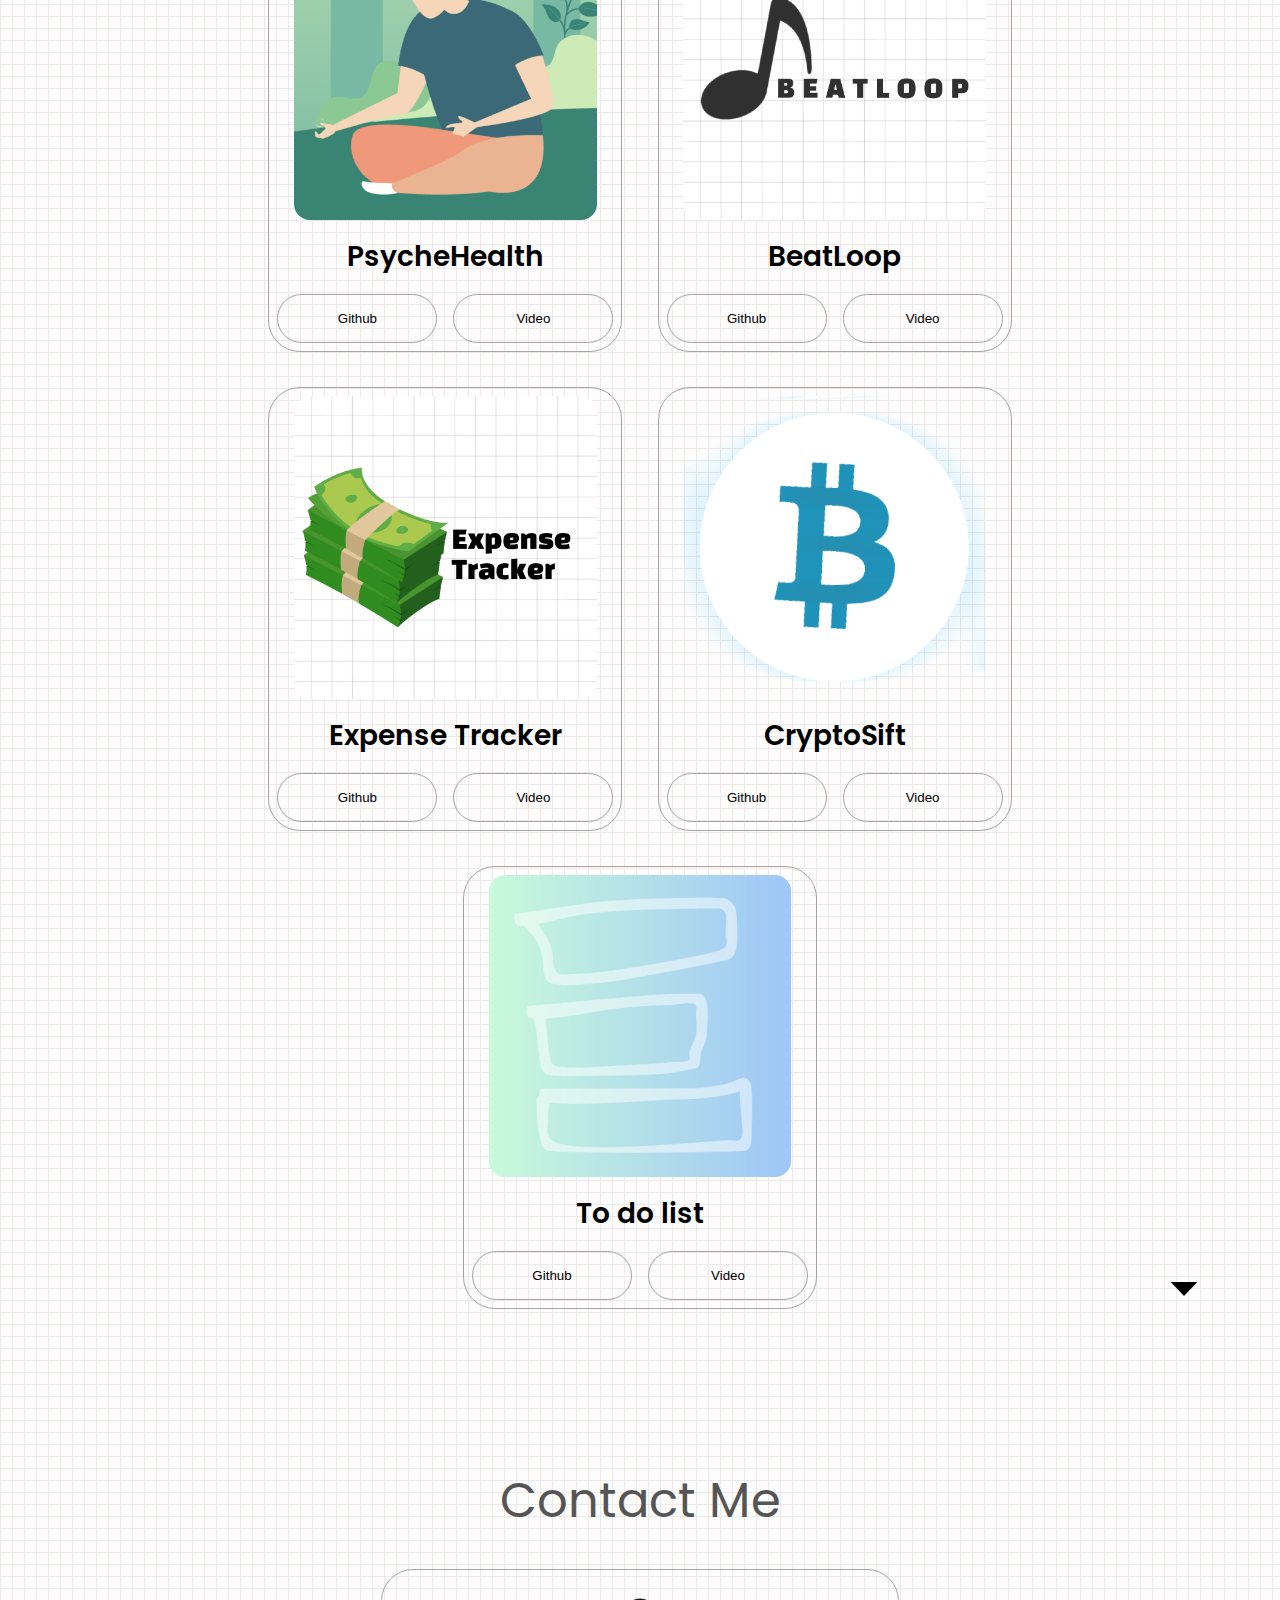
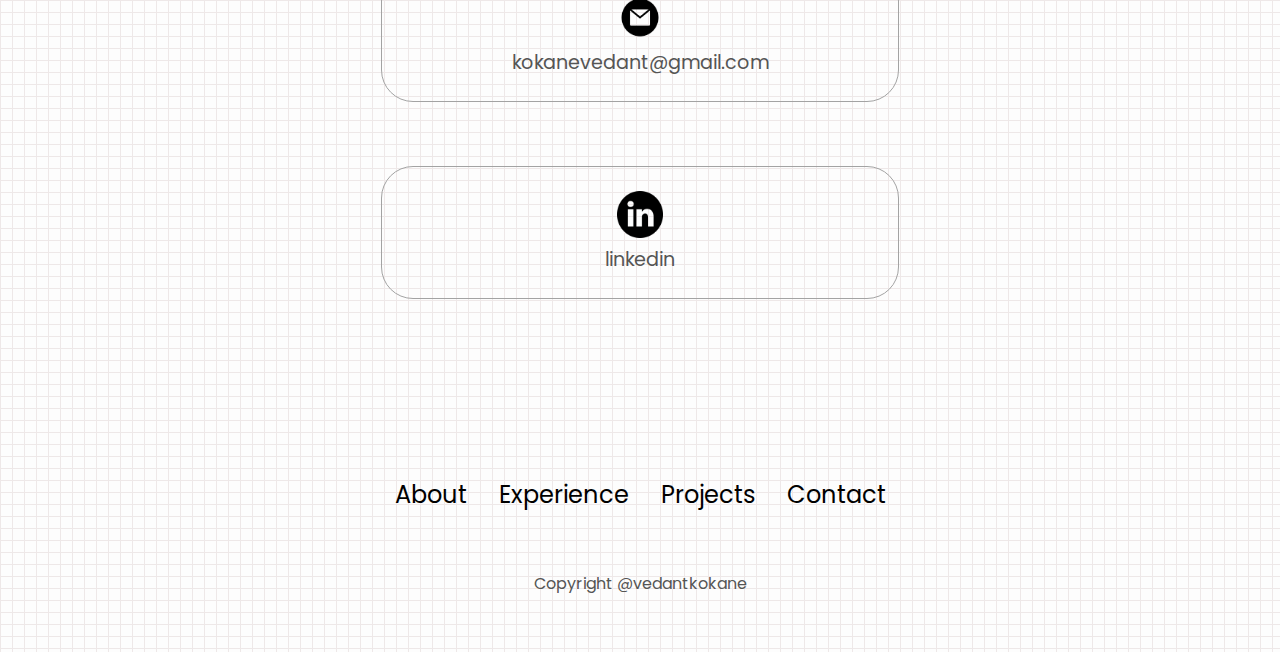
==== commit c624e105: "Update index.html" ====
--- a/index.html
+++ b/index.html
@@ -60,7 +60,7 @@
     <!-- Profile Section -->
     <section id="profile">
         <div class="section__pic-container">
-            <img src="./assets/vedantImage.png" alt="Vedant Kokane profile-pic" class="section__pic-container">
+            <img src="./assets/vedantNewImage.png" alt="Vedant Kokane profile-pic" class="section__pic-container">
         </div>
         <div class="section__text">
             <p class="section__text__p1">Hello, I am </p>
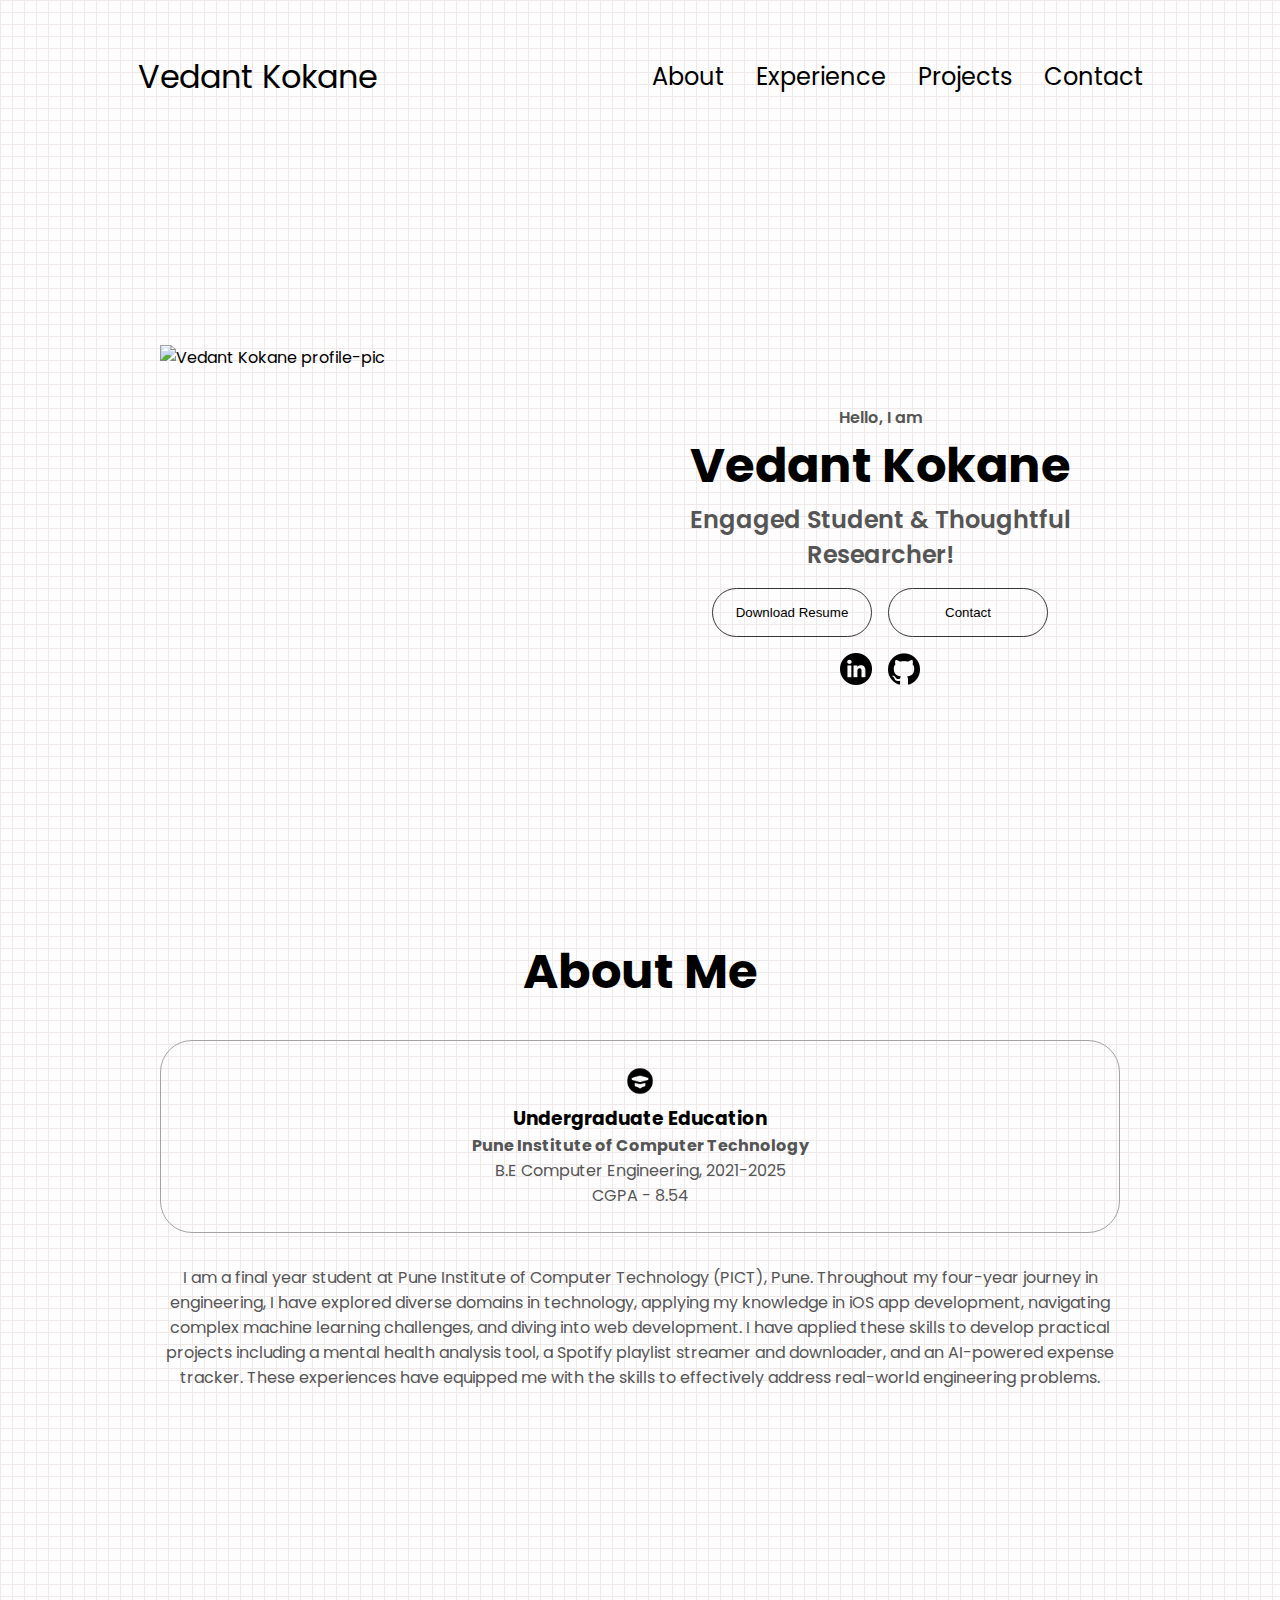
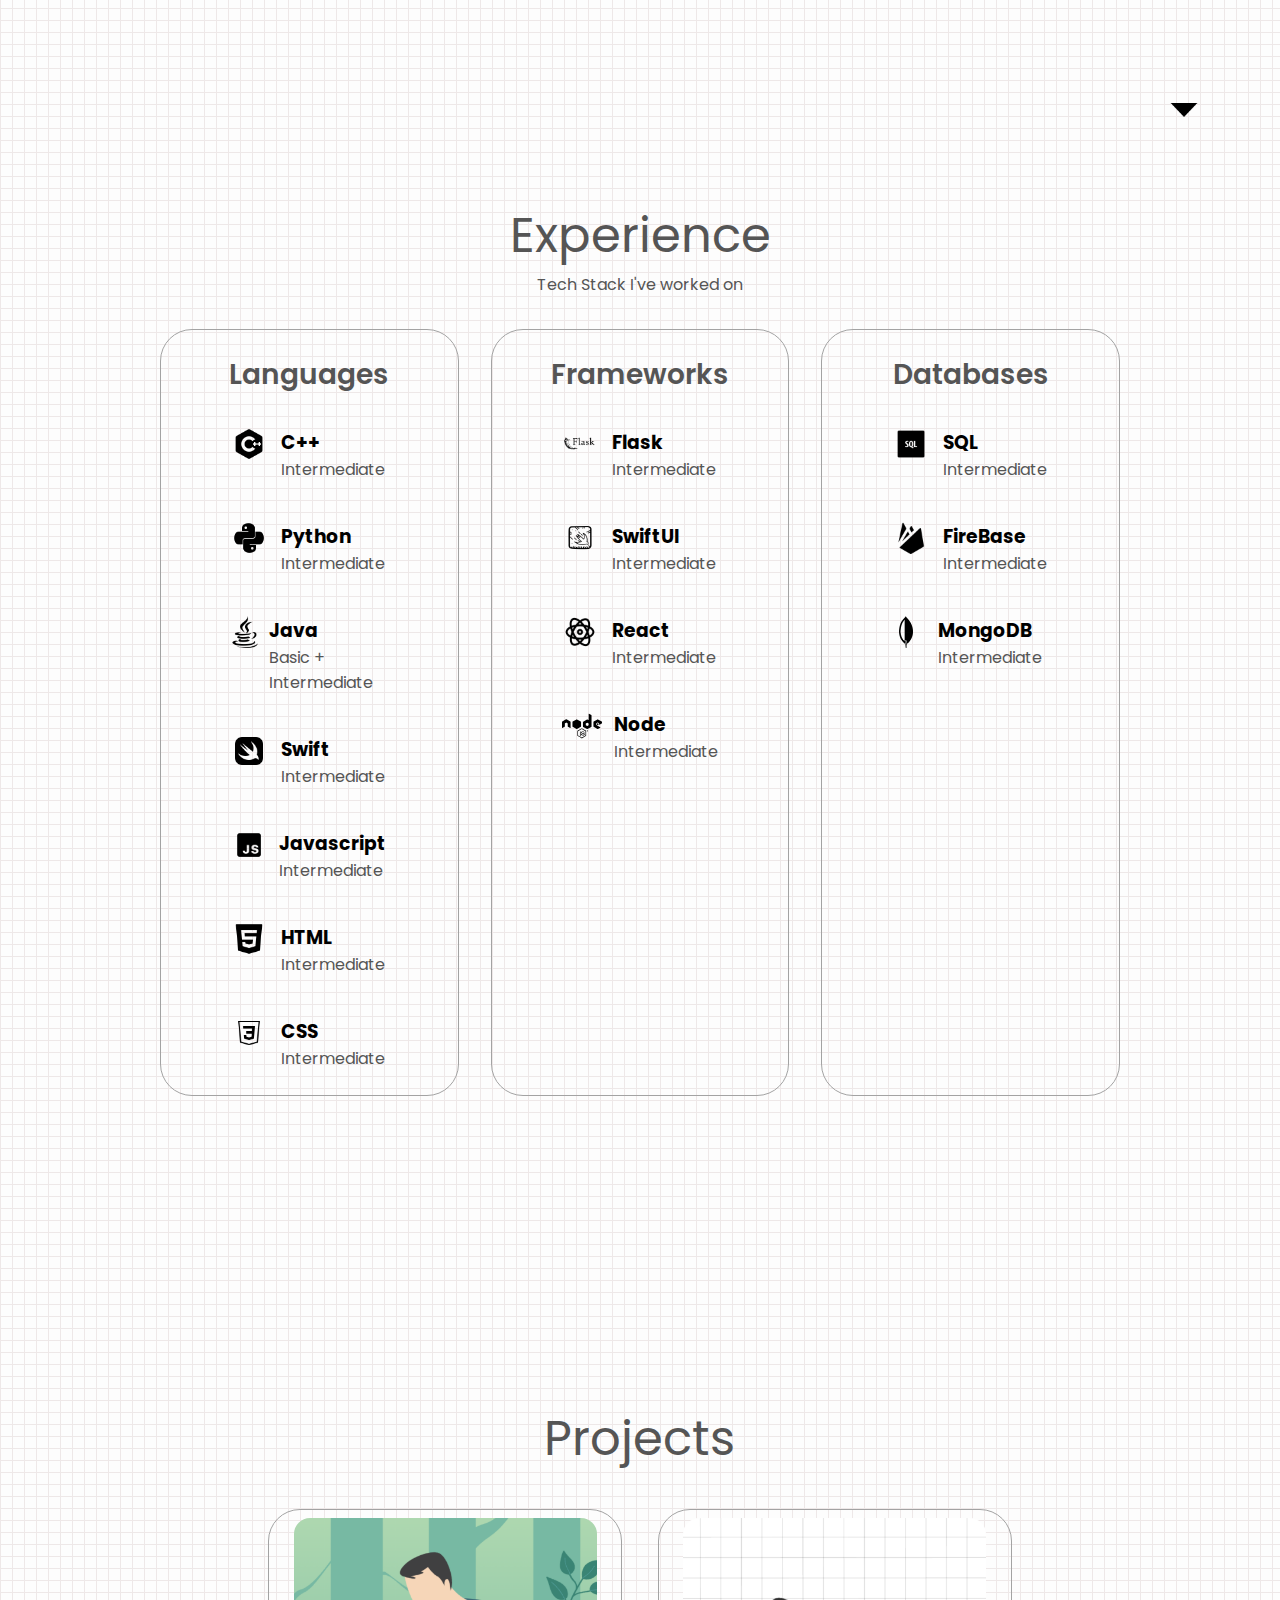
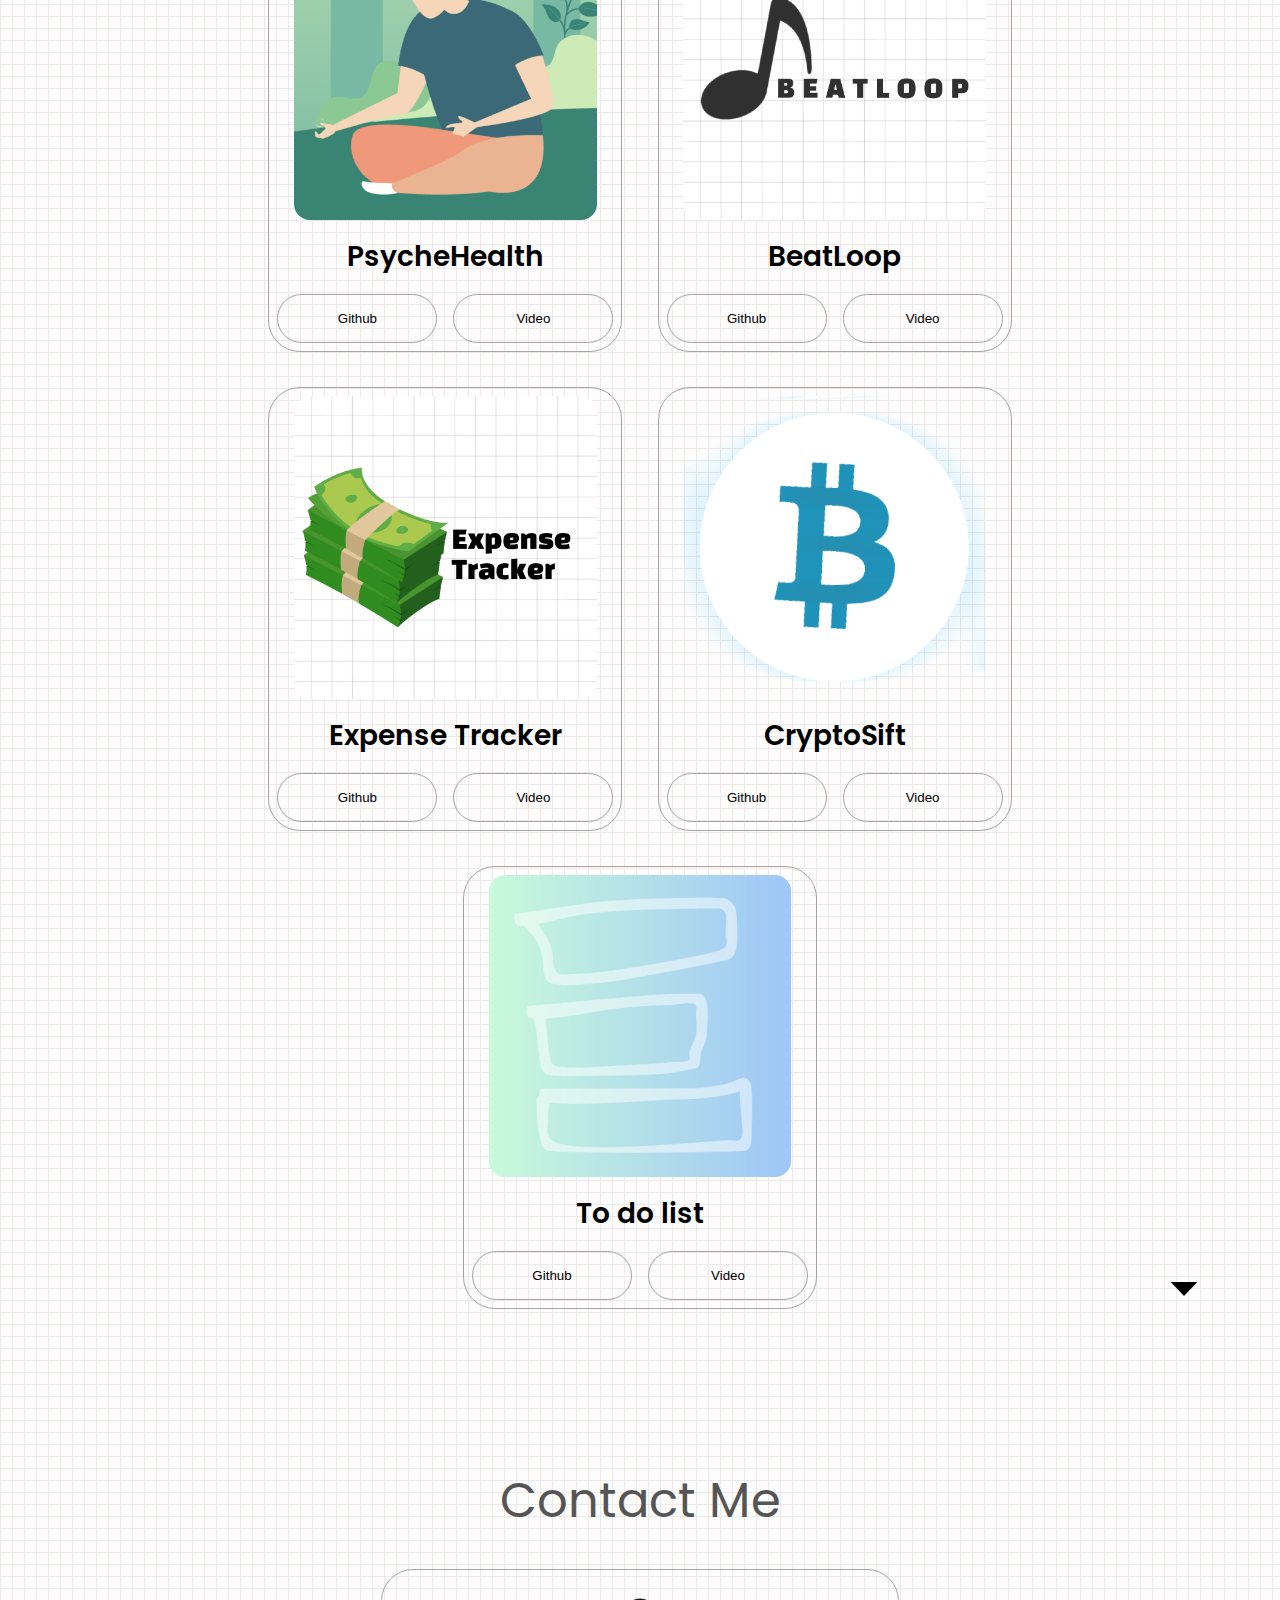
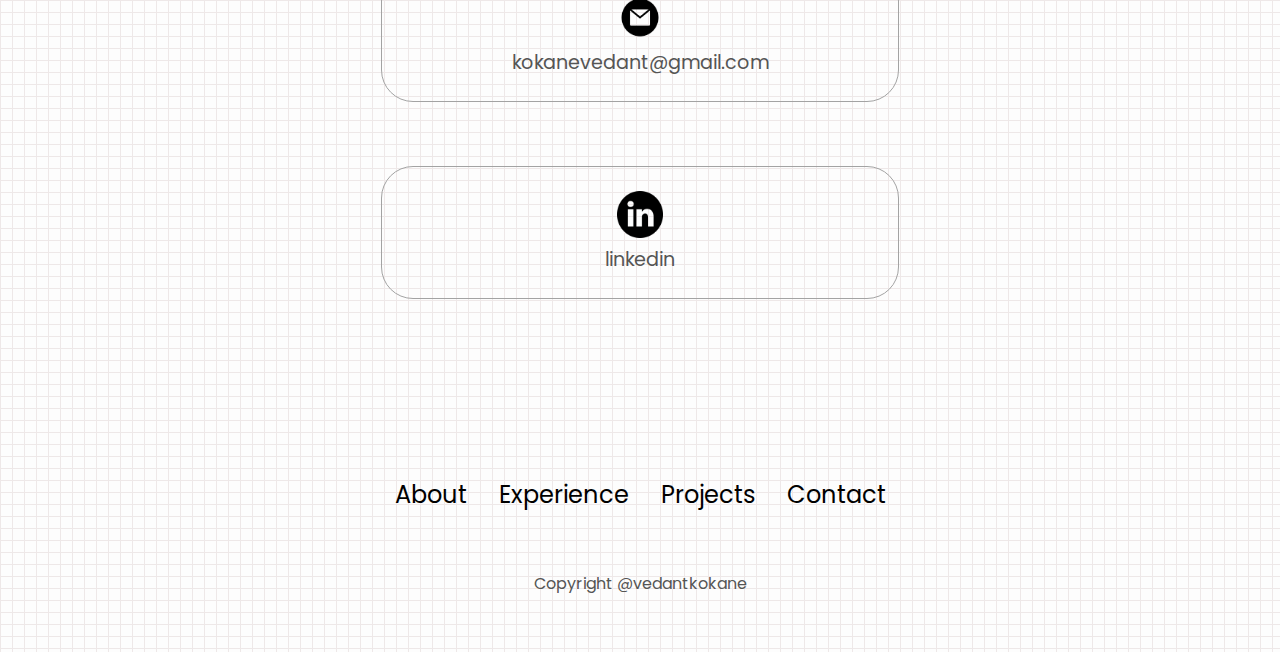
==== commit 51be7c59: "Update index.html" ====
--- a/index.html
+++ b/index.html
@@ -65,7 +65,7 @@
         <div class="section__text">
             <p class="section__text__p1">Hello, I am </p>
             <h1 class="title"> Vedant Kokane</h1>
-            <p class="section__text__p2">Active Student & Passive Researcher!</p>
+            <p class="section__text__p2">Engaged Student & Thoughtful Researcher!</p>
             <div class="btn-container">
                 <button class="btn btn-color-2" onclick="window.open('./assets/resume.pdf')">Download Resume</button>
                 <button class="btn btn-color-2" onclick="location.href='./#contact'">Contact</button>
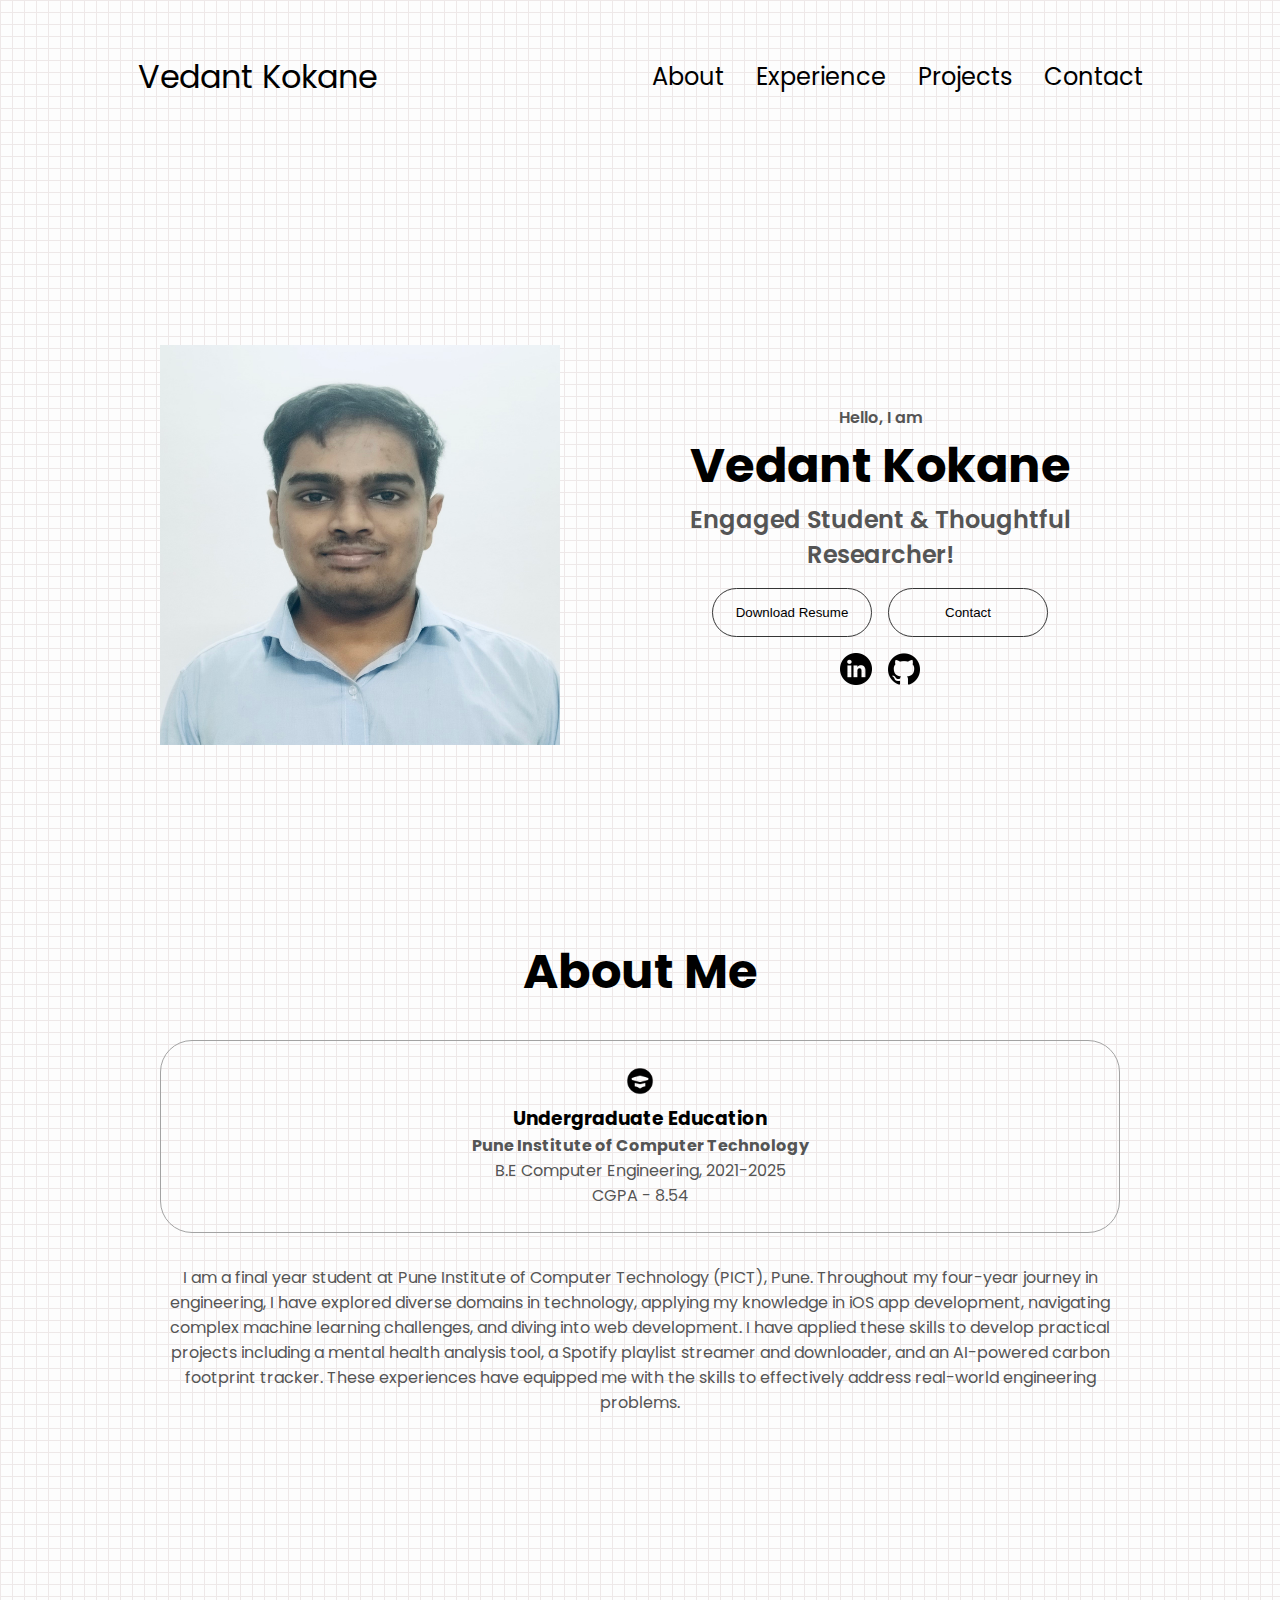
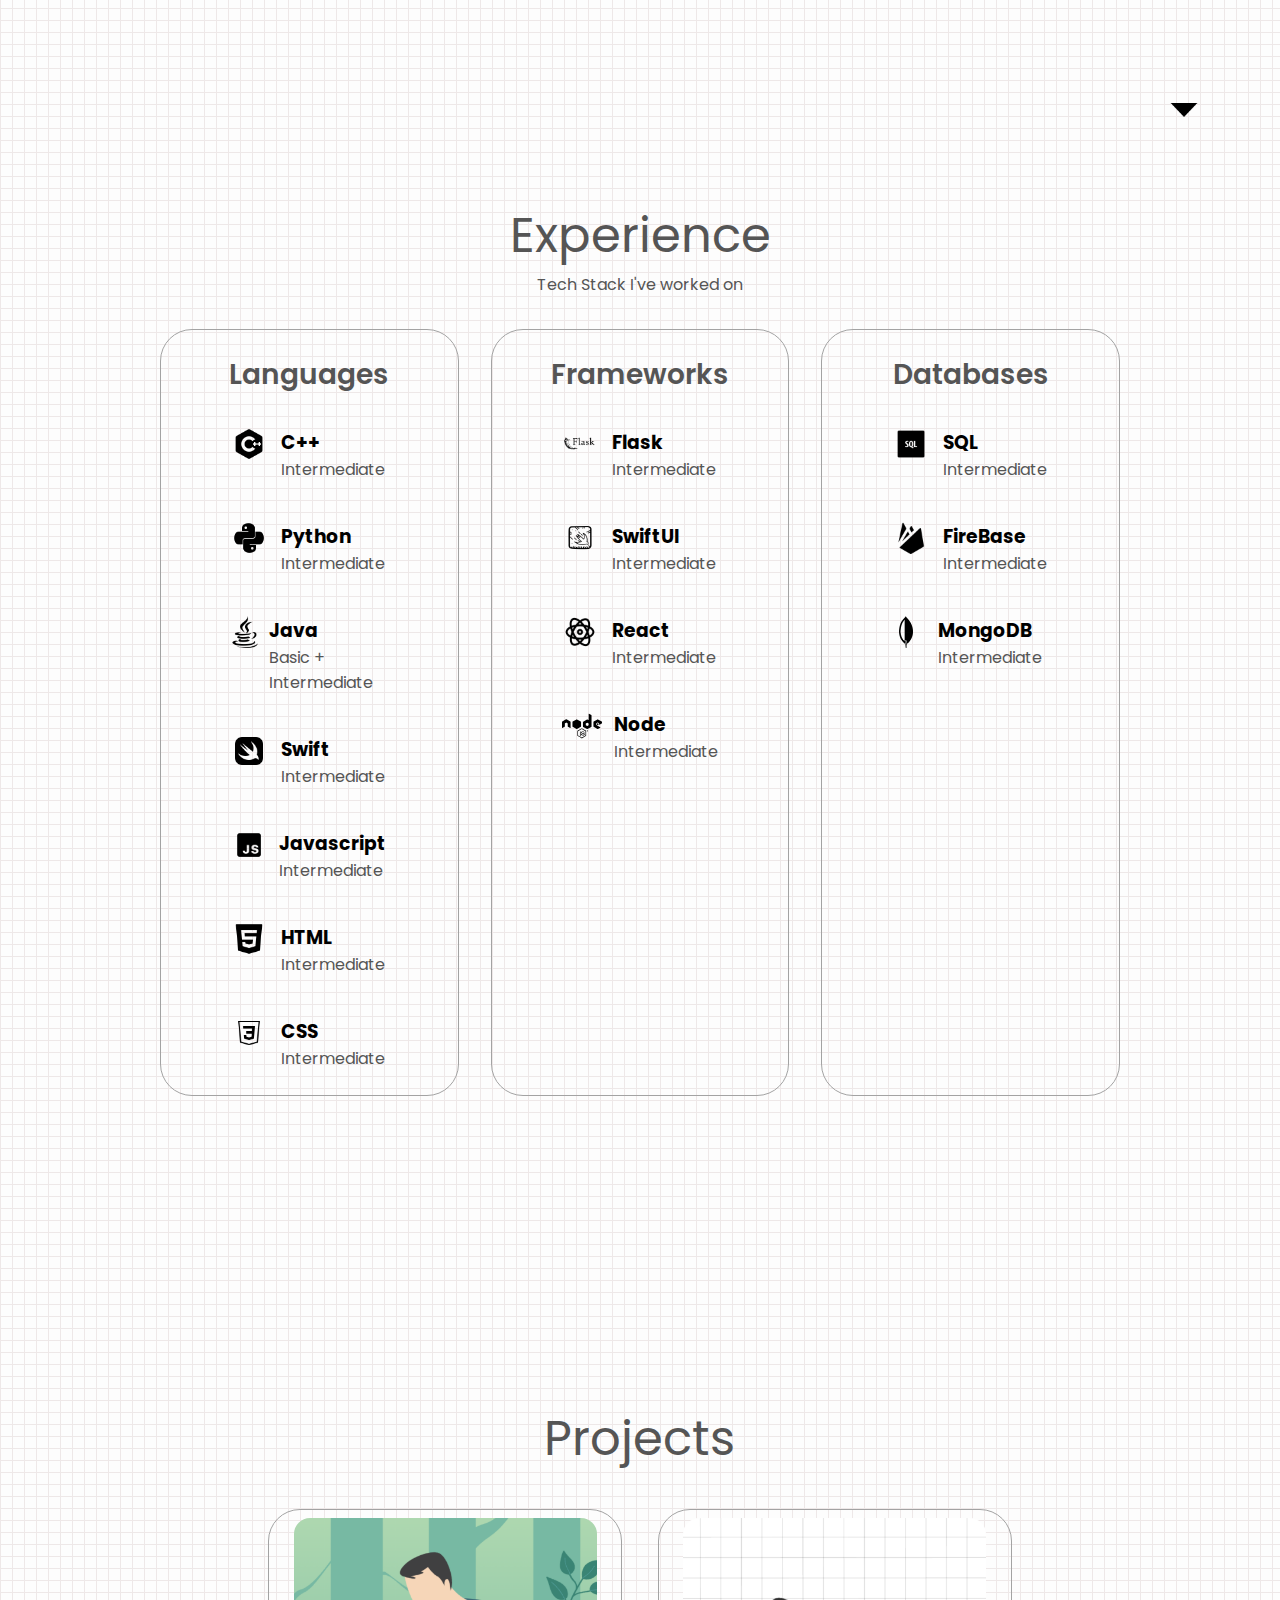
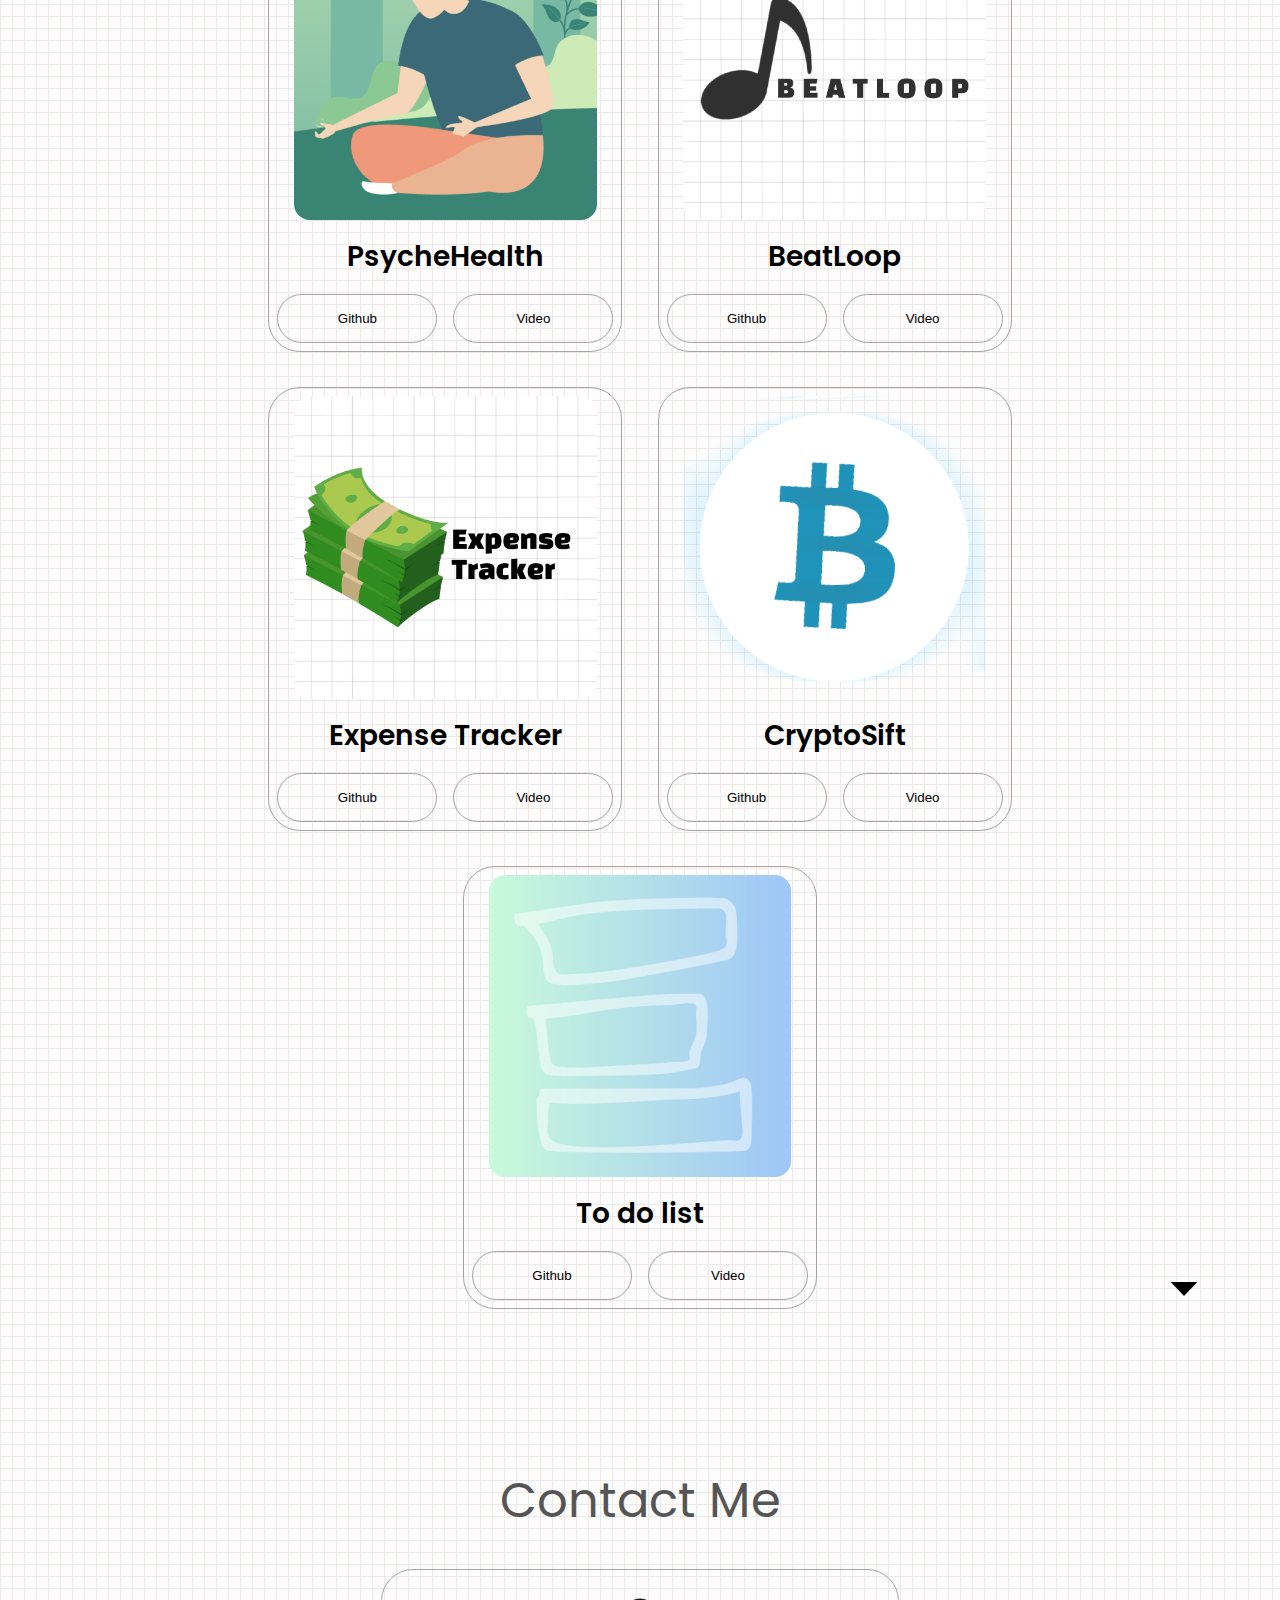
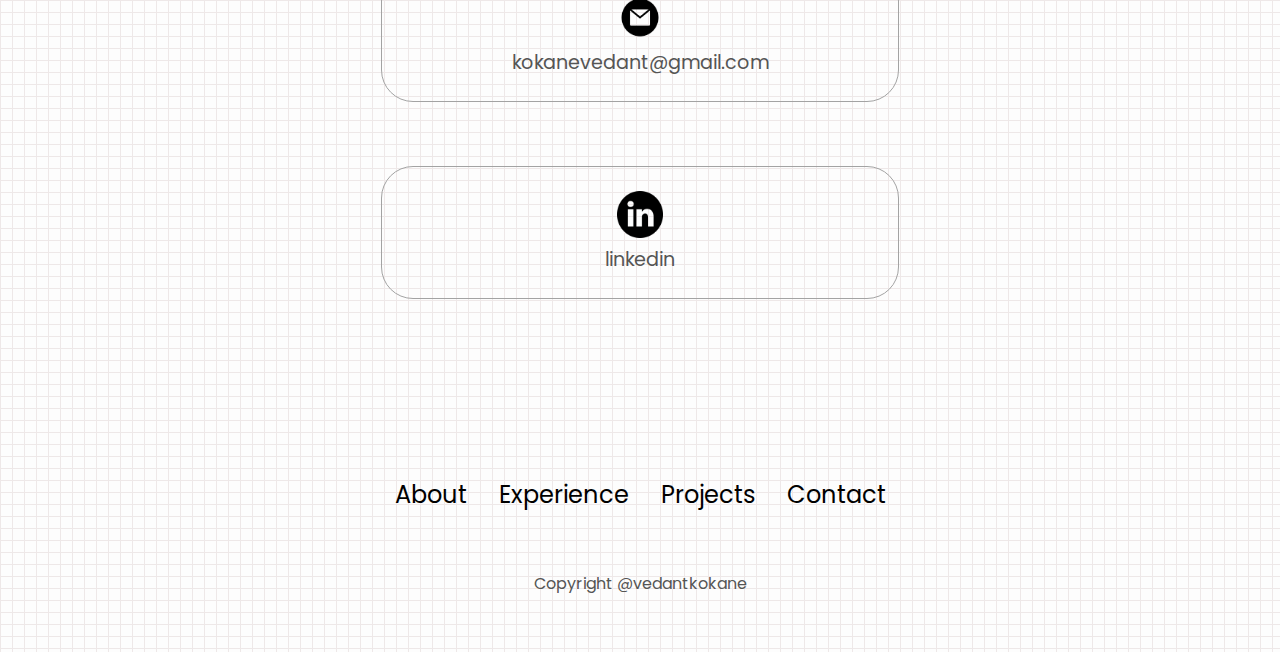
==== commit 6b2c9ee6: "Update index.html" ====
--- a/index.html
+++ b/index.html
@@ -92,7 +92,7 @@
                         </div>
                     </div>
                 <div class="text-container">
-                    <p align="center">I am a final year student at Pune Institute of Computer Technology (PICT), Pune. Throughout my four-year journey in engineering, I have explored diverse domains in technology, applying my knowledge in iOS app development, navigating complex machine learning challenges, and diving into web development. I have applied these skills to develop practical projects including a mental health analysis tool, a Spotify playlist streamer and downloader, and an AI-powered expense tracker. These experiences have equipped me with the skills to effectively address real-world engineering problems.
+                    <p align="center">I am a final year student at Pune Institute of Computer Technology (PICT), Pune. Throughout my four-year journey in engineering, I have explored diverse domains in technology, applying my knowledge in iOS app development, navigating complex machine learning challenges, and diving into web development. I have applied these skills to develop practical projects including a mental health analysis tool, a Spotify playlist streamer and downloader, and an AI-powered carbon footprint tracker. These experiences have equipped me with the skills to effectively address real-world engineering problems.
 </p>
                 </div>
             </div>
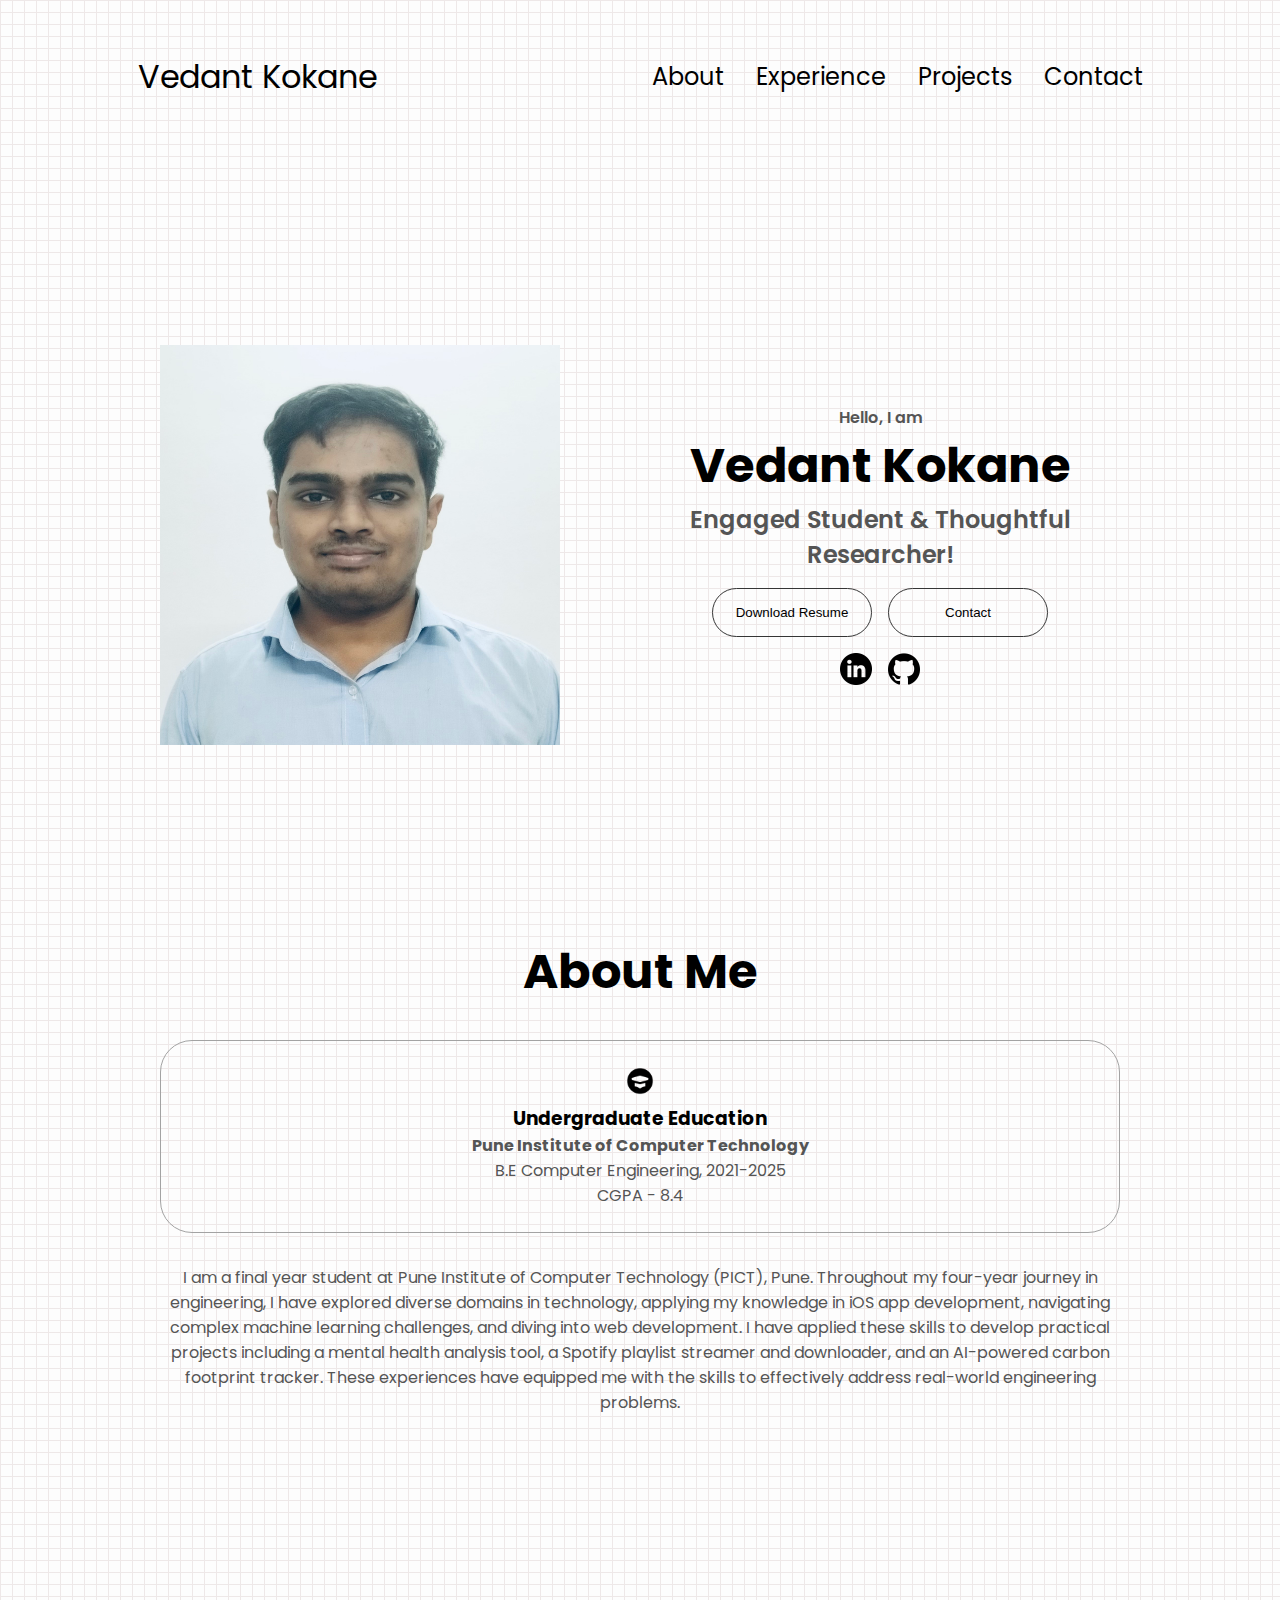
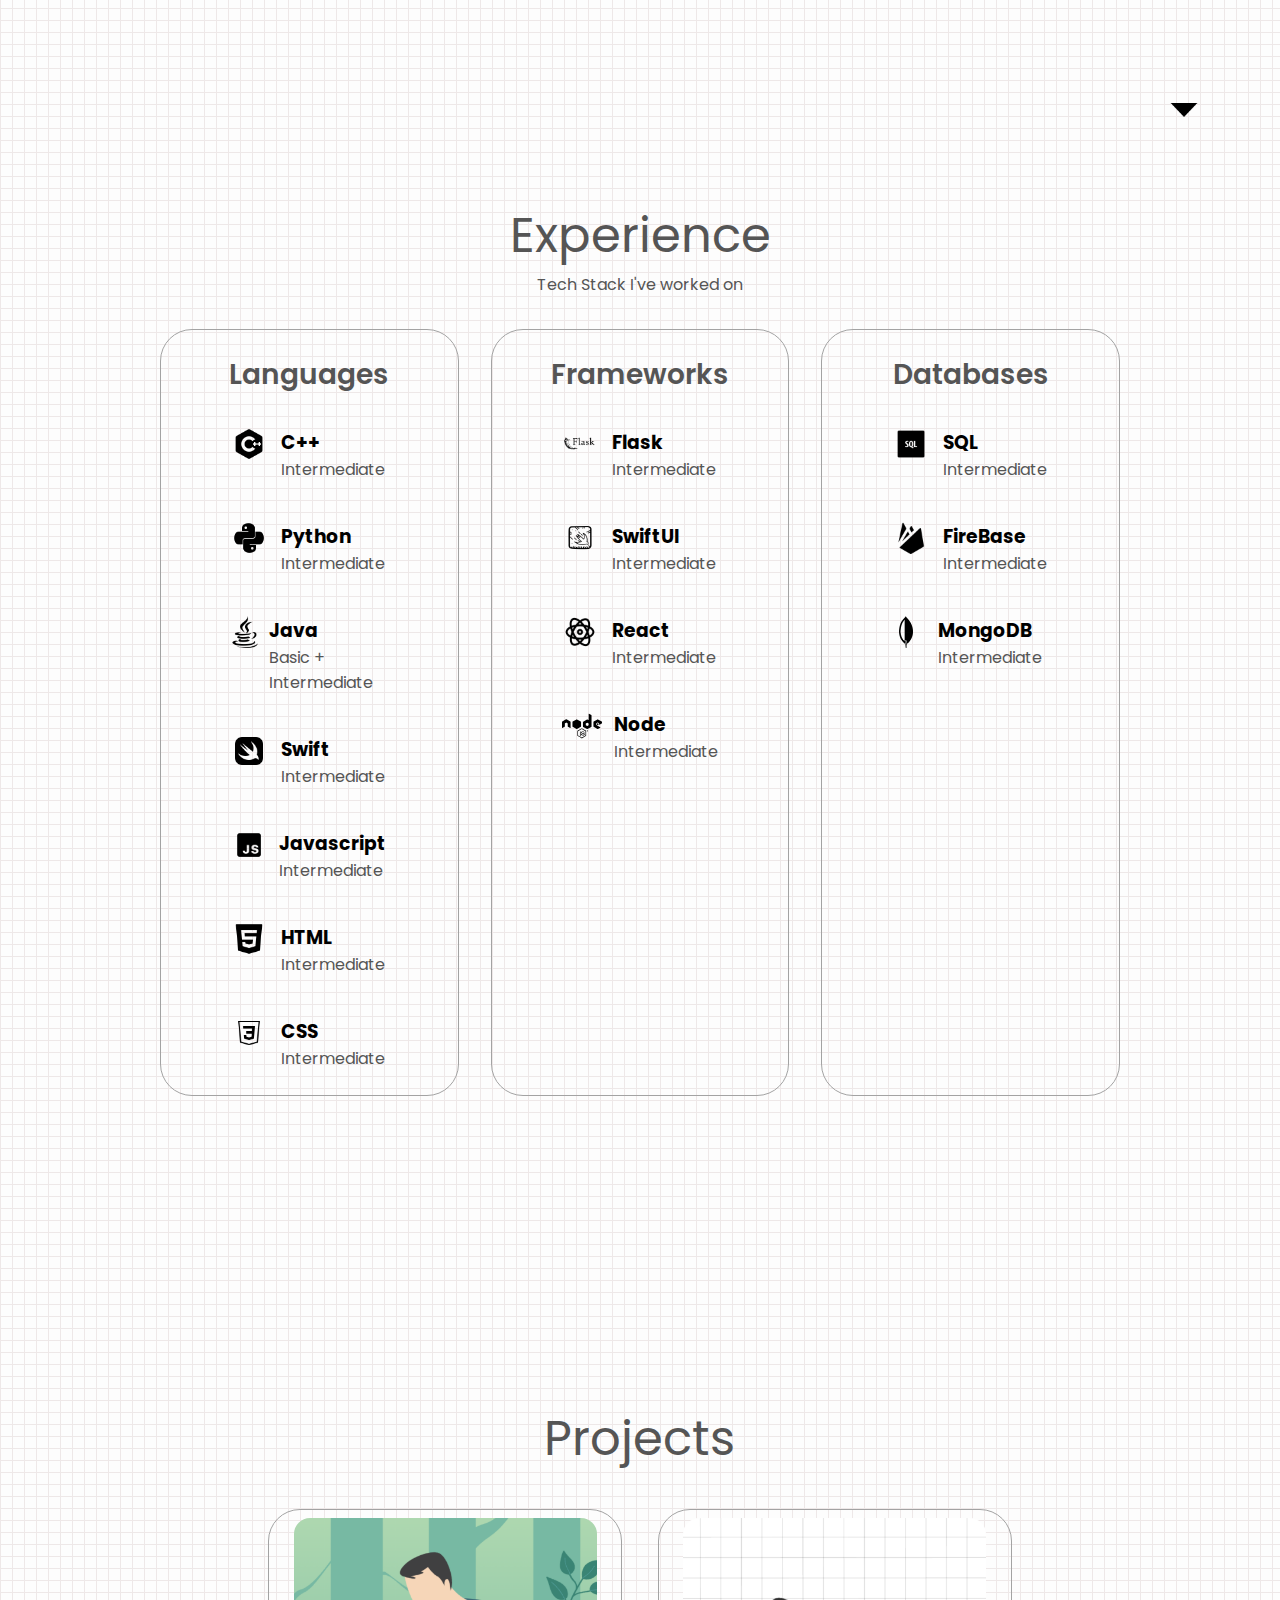
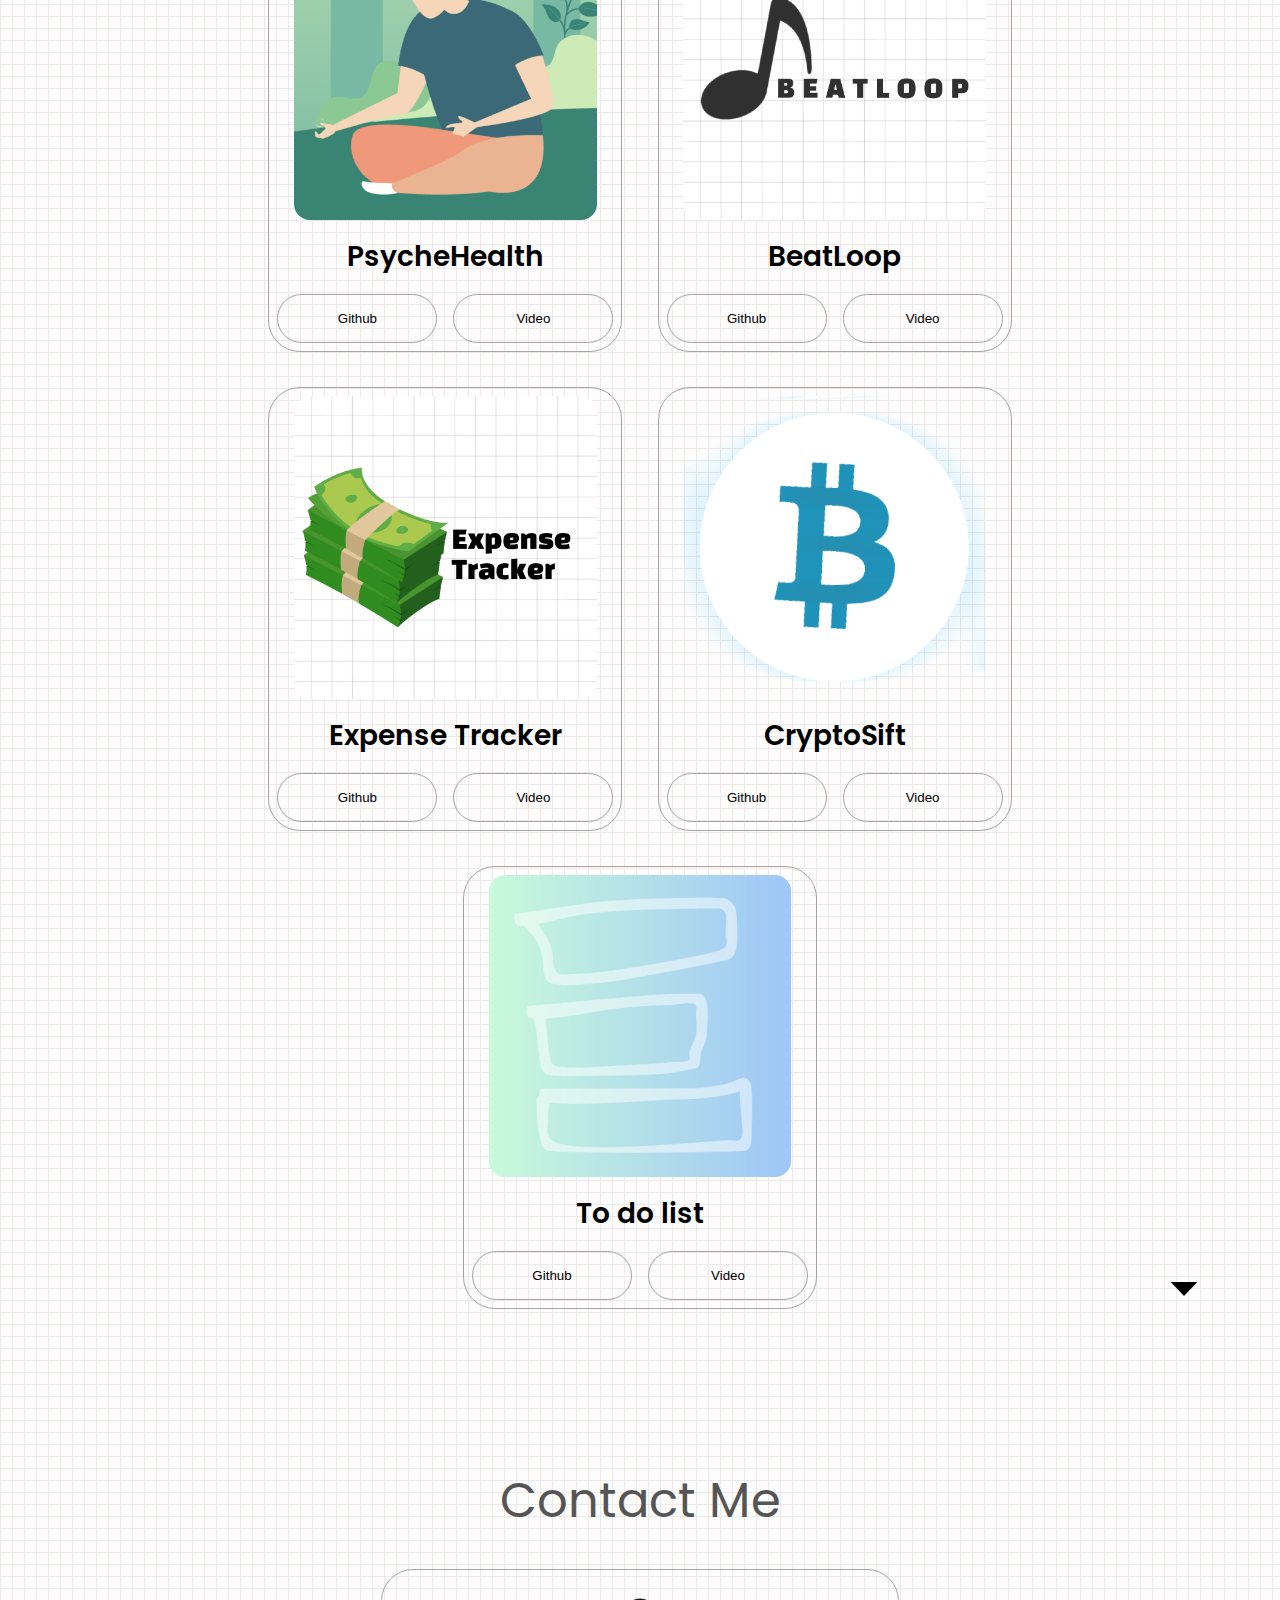
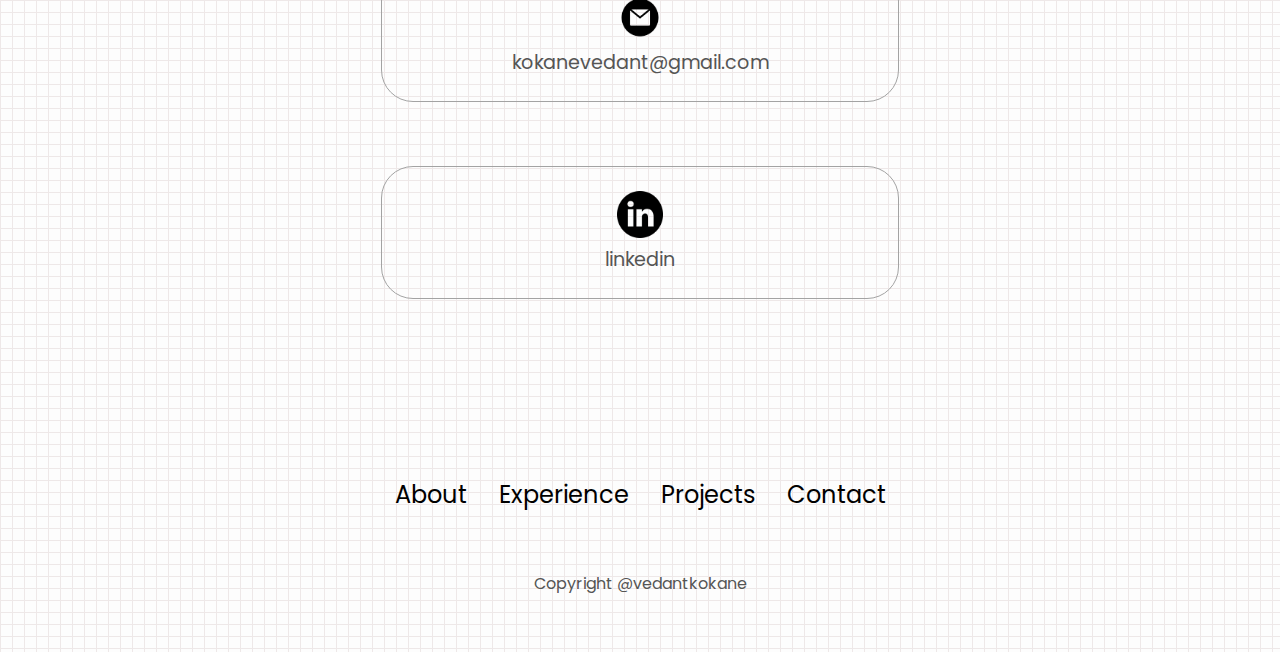
==== commit 63a16361: "Update index.html" ====
--- a/index.html
+++ b/index.html
@@ -88,7 +88,7 @@
                         <div class="details-container">
                             <img src="./assets/eduicon.png" alt="eduicon" class="icon">
                             <h3>Undergraduate Education</h3>
-                            <p> <b>Pune Institute of Computer Technology</b> <br>  B.E Computer Engineering, 2021-2025 <br> CGPA - 8.54 </p>
+                            <p> <b>Pune Institute of Computer Technology</b> <br>  B.E Computer Engineering, 2021-2025 <br> CGPA - 8.4 </p>
                         </div>
                     </div>
                 <div class="text-container">
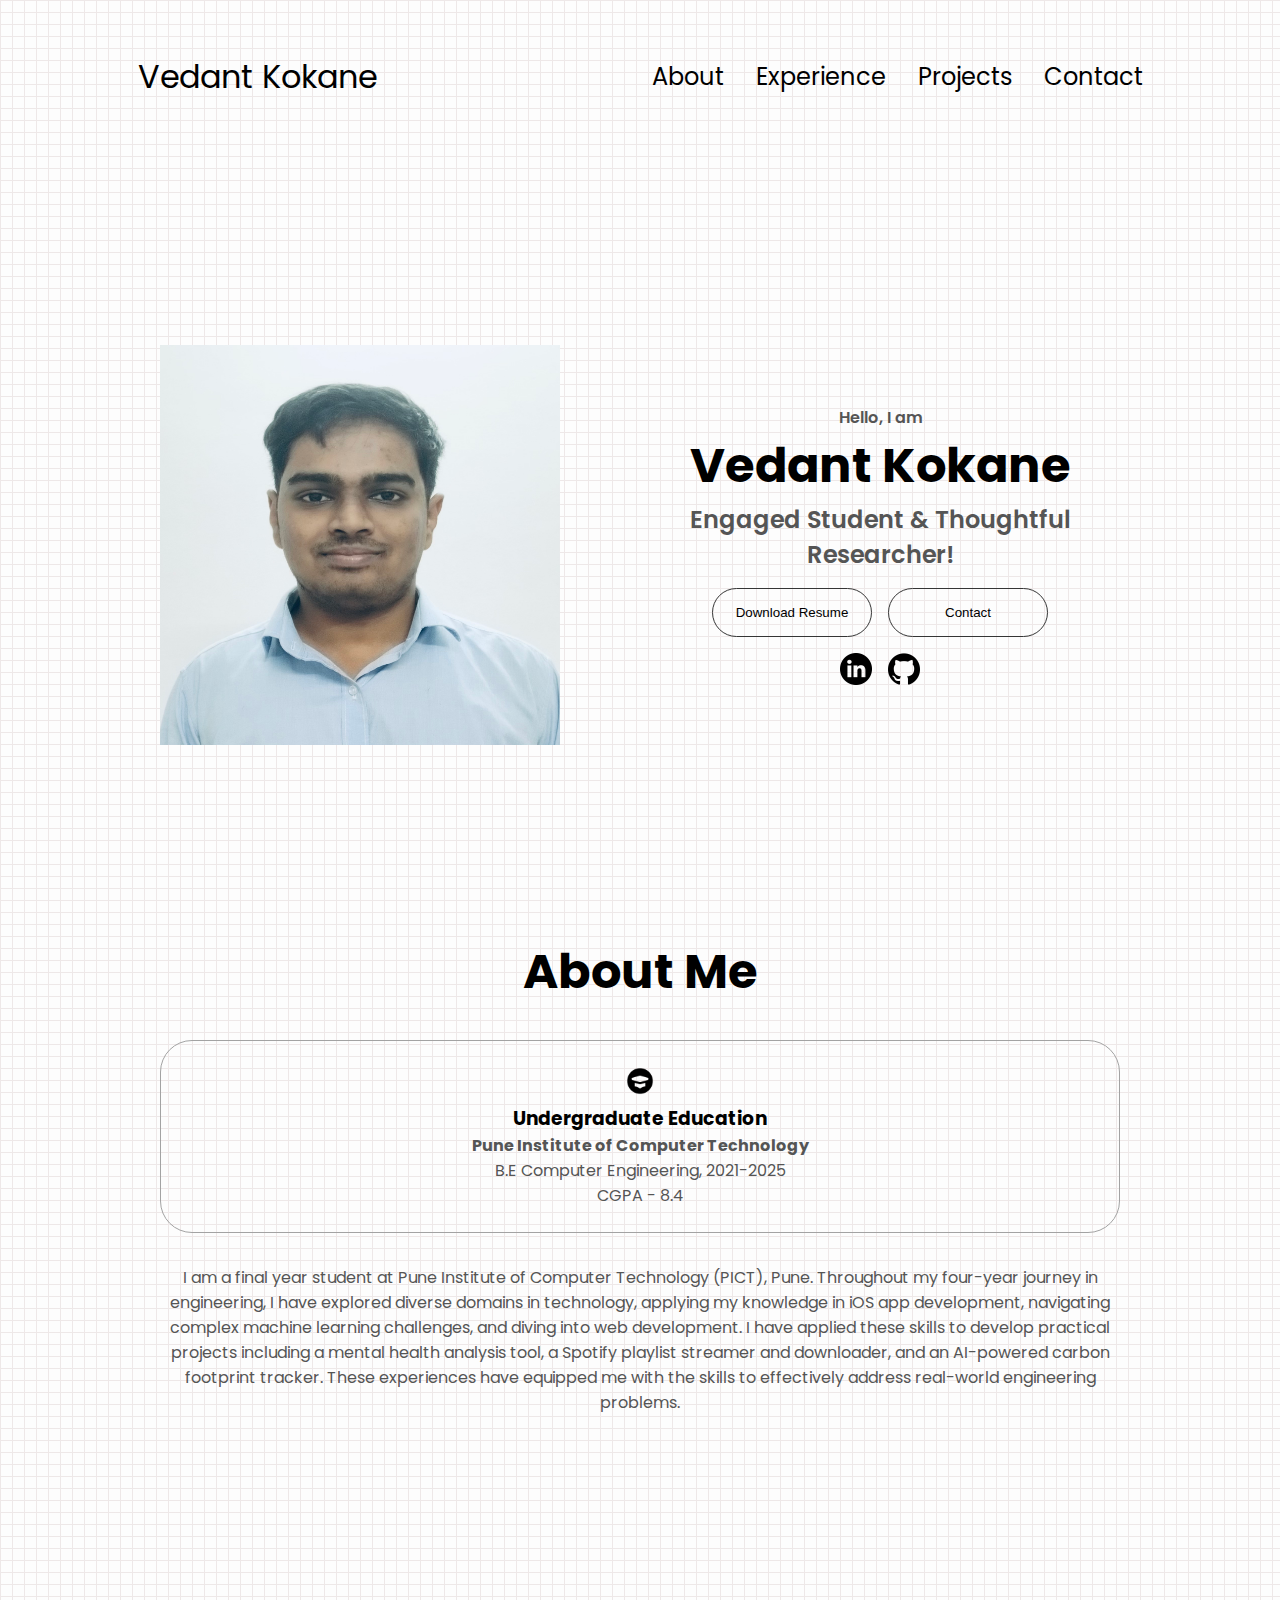
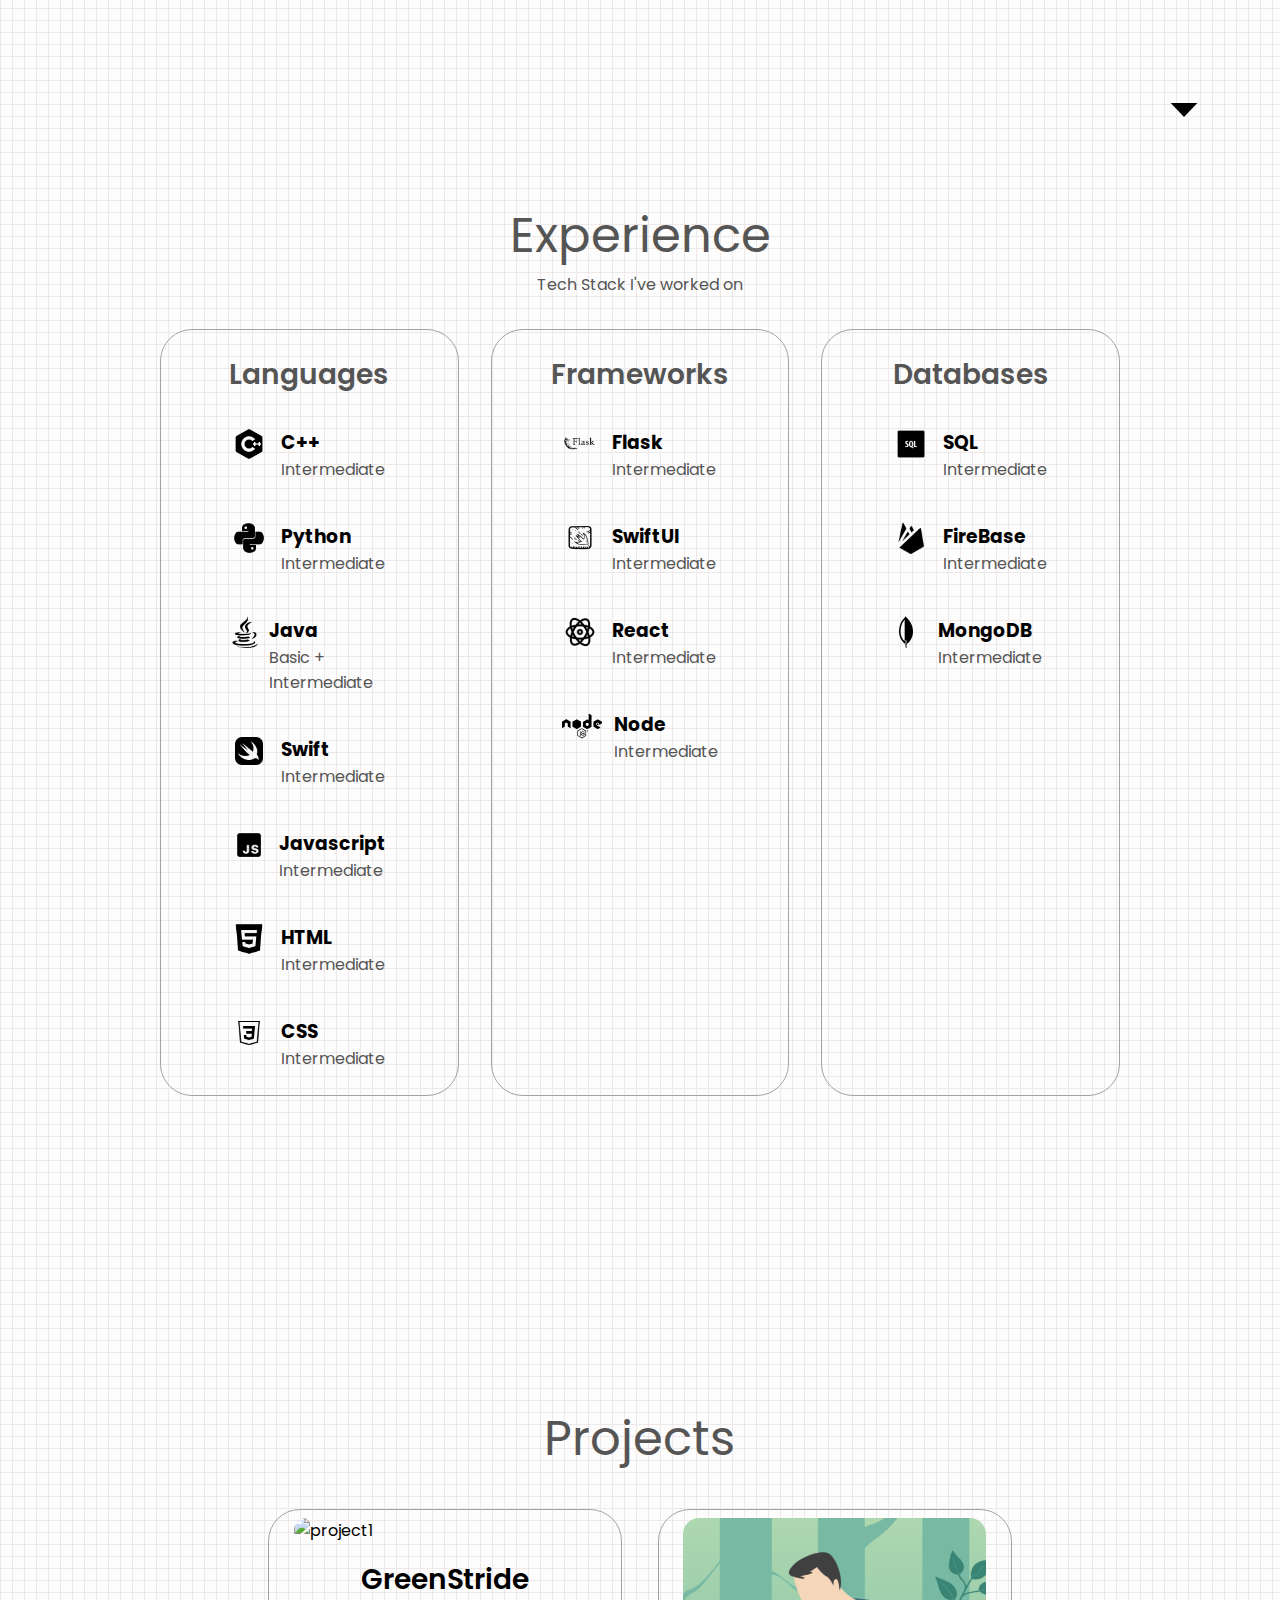
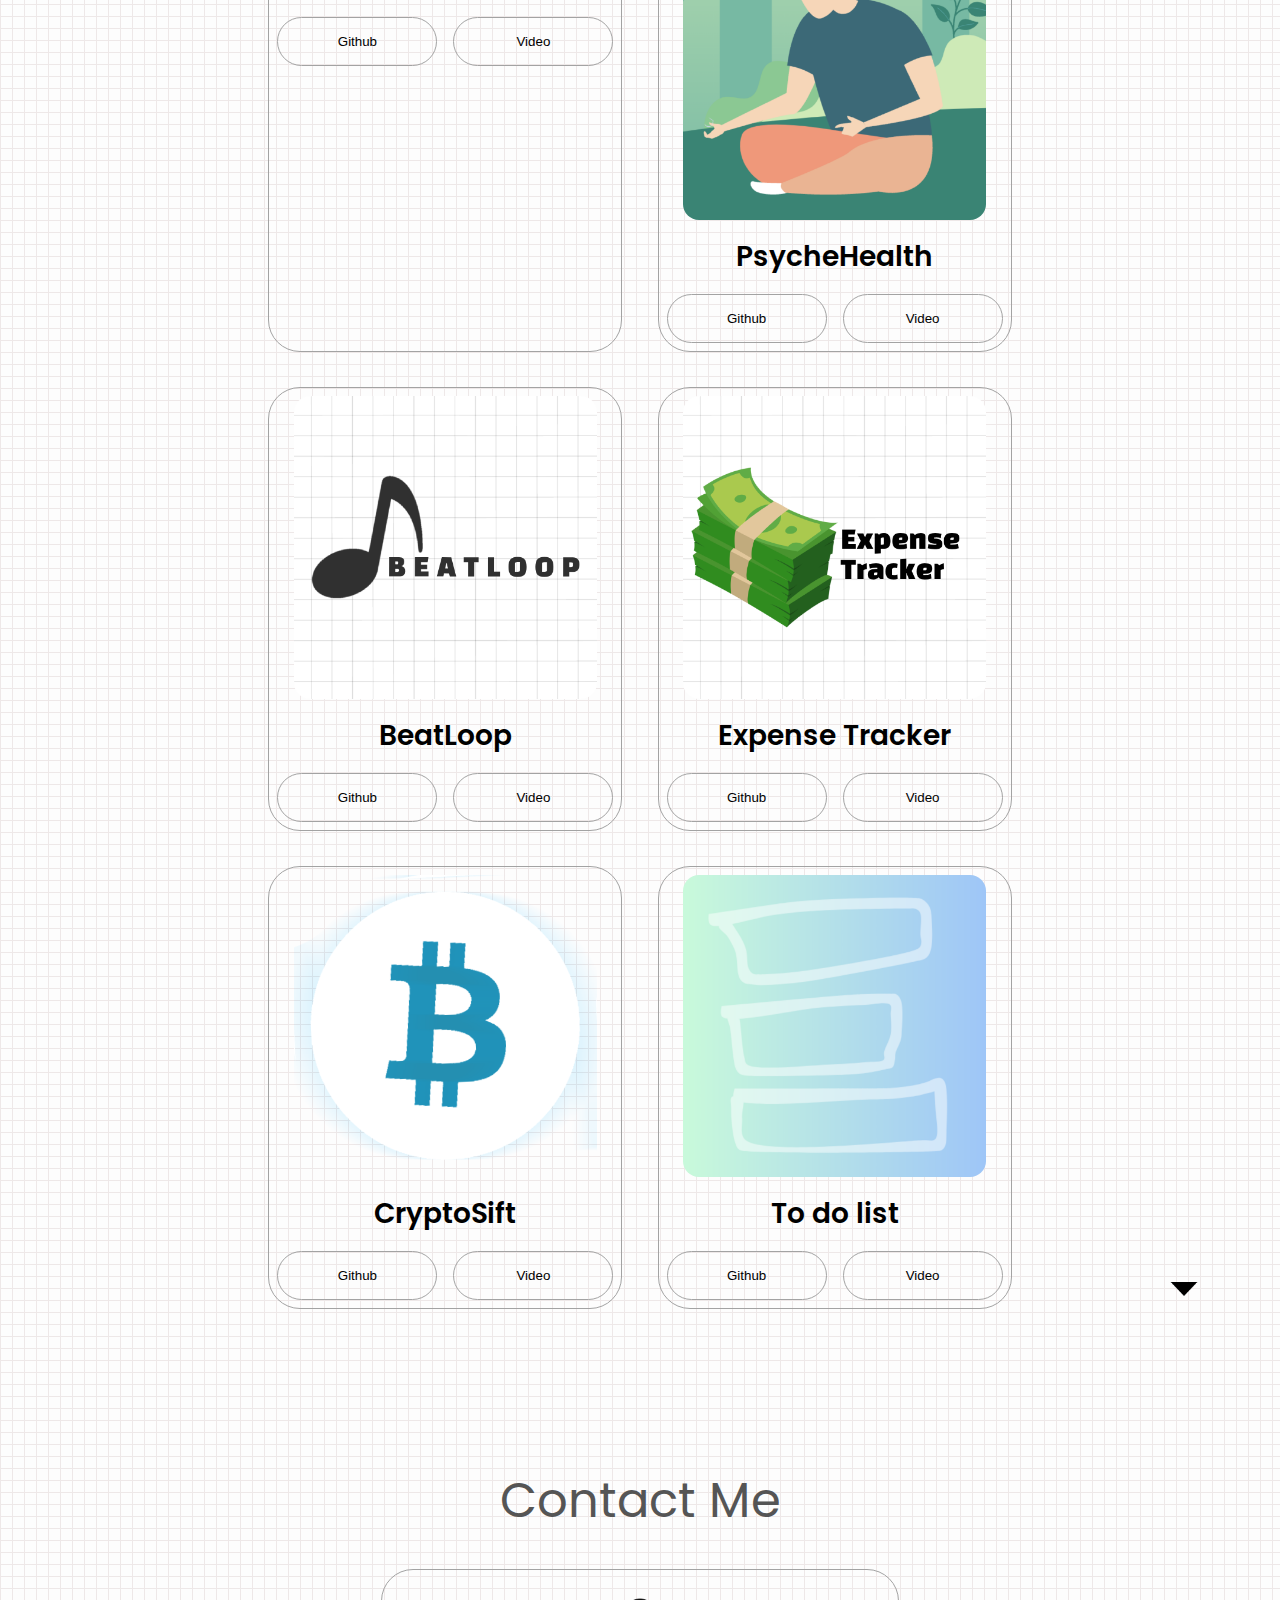
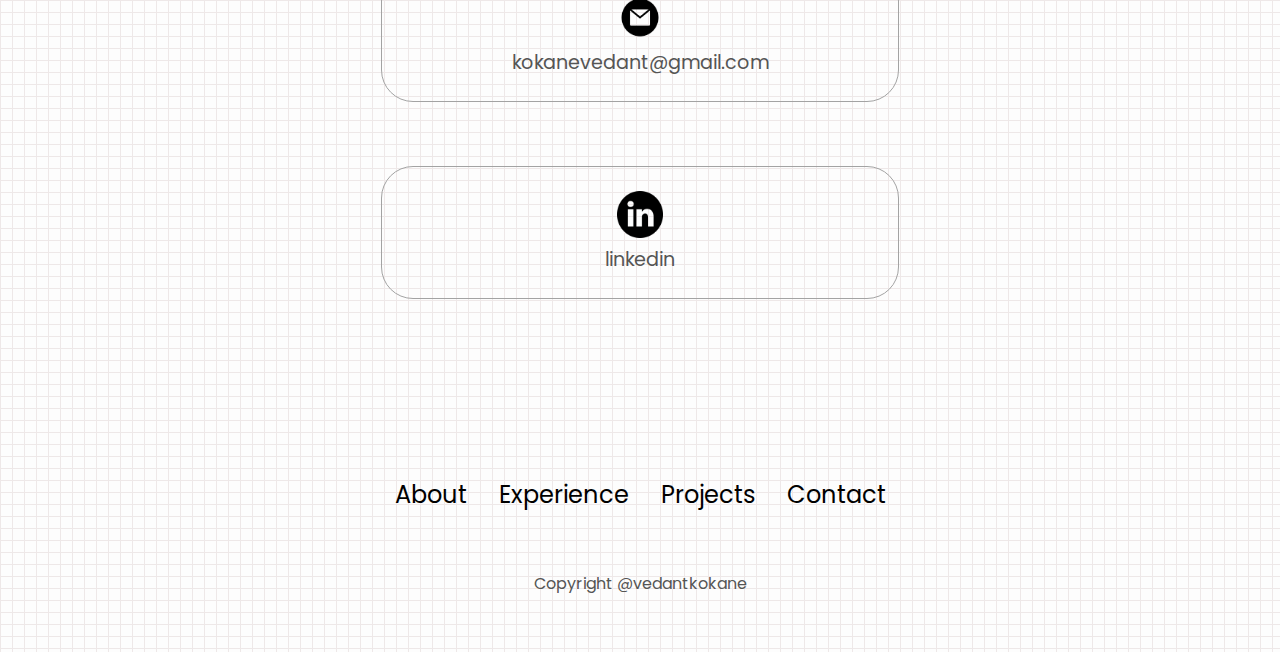
==== commit 9d7d3bcf: "Update index.html" ====
--- a/index.html
+++ b/index.html
@@ -230,6 +230,20 @@
         <p class="title">Projects</p>
             <div class="project-details-container">
                     <div class="about-containers">
+                         <div class="details-container2 color-container">
+                            <div class="article-container">
+                                <img src="./assets/GreenStrideLogo.png" alt="project1" class="project-img">
+                            </div>
+                            <h2 class="experience-sub-title project-title">GreenStride</h2>
+                            <div class="btn-container">
+                                <button class="btn btn-color-2 project-btn" onclick="location.href='https://github.com/vedantkokane10/GreenStride'">
+                                    Github
+                                </button>
+                                <button class="btn btn-color-2 project-btn" onclick="openVideoPopup('https://www.youtube.com/embed/BAy8GC4HX14?si=HkQrF-OjgqjaMEAE')">
+                                    Video
+                                </button>
+                            </div>
+                        </div>
                         <div class="details-container2 color-container">
                             <div class="article-container">
                                 <img src="./assets/psychehealth.png" alt="project1" class="project-img">
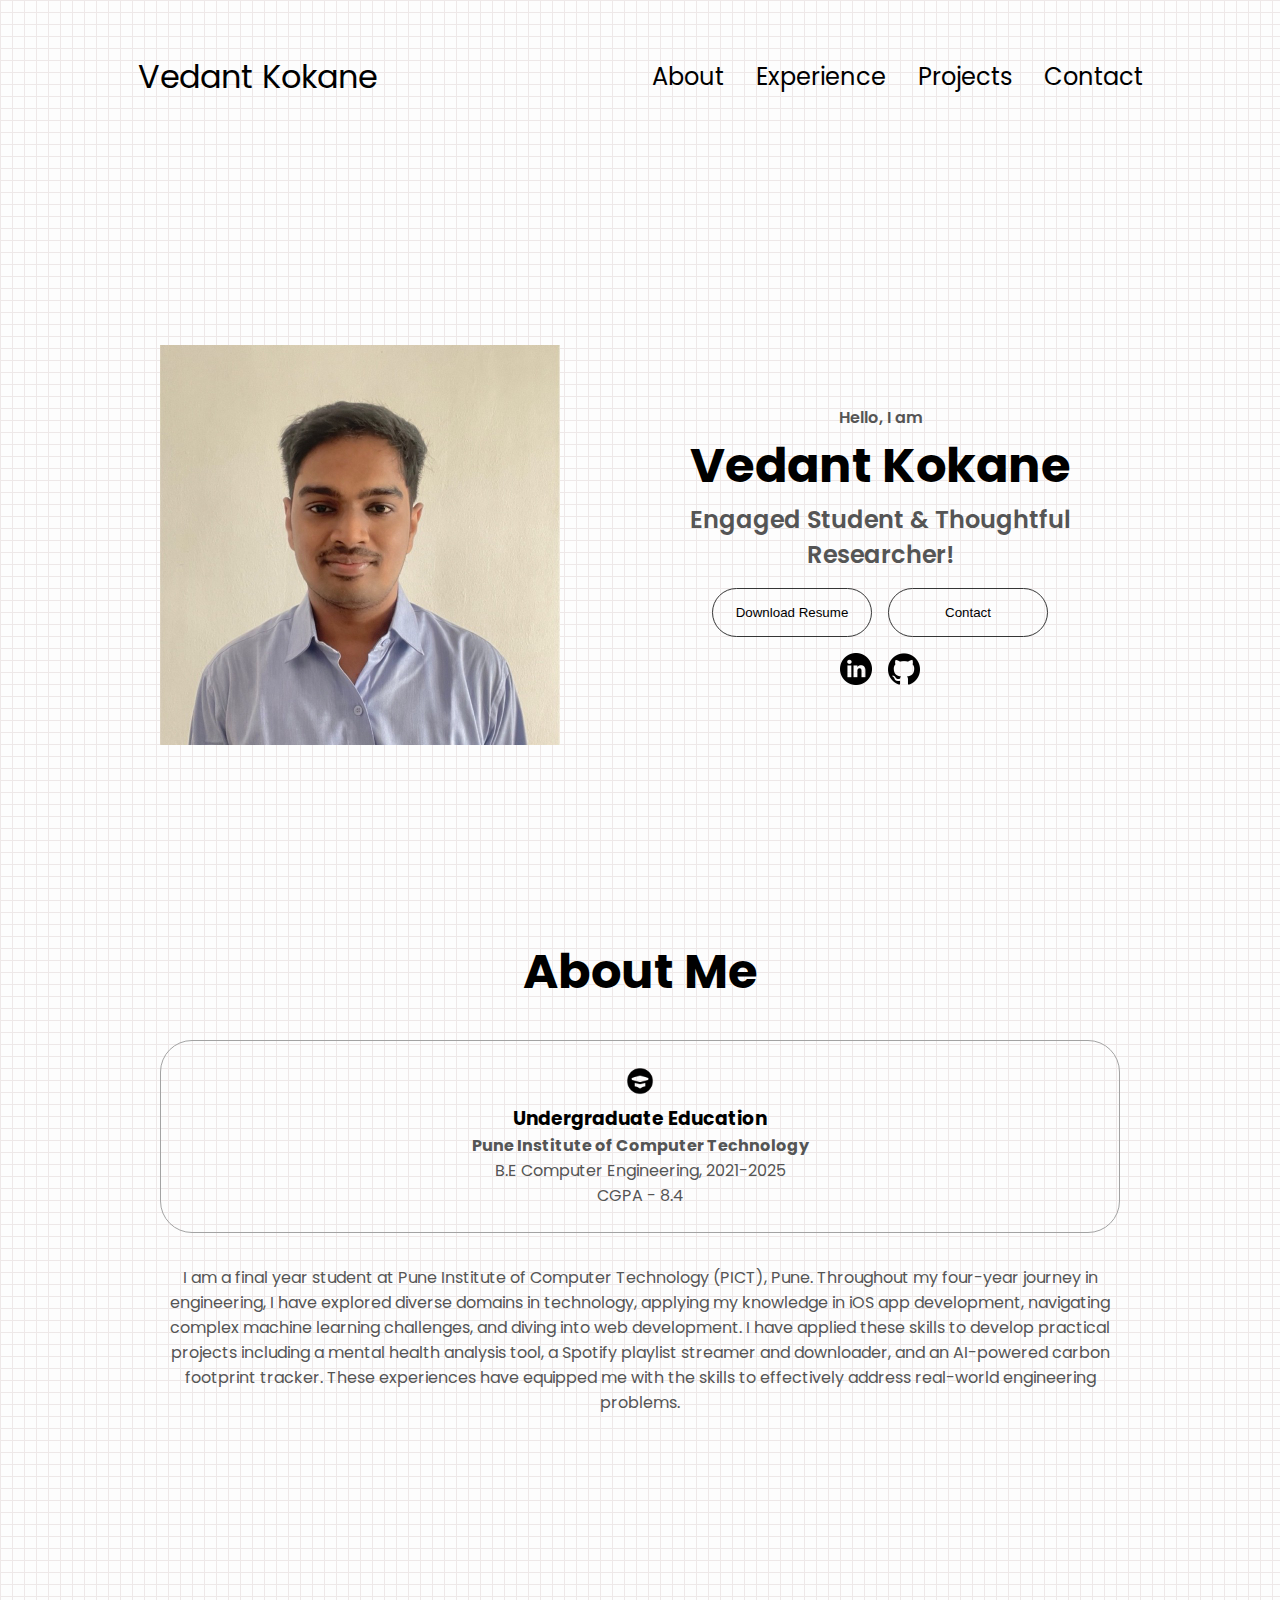
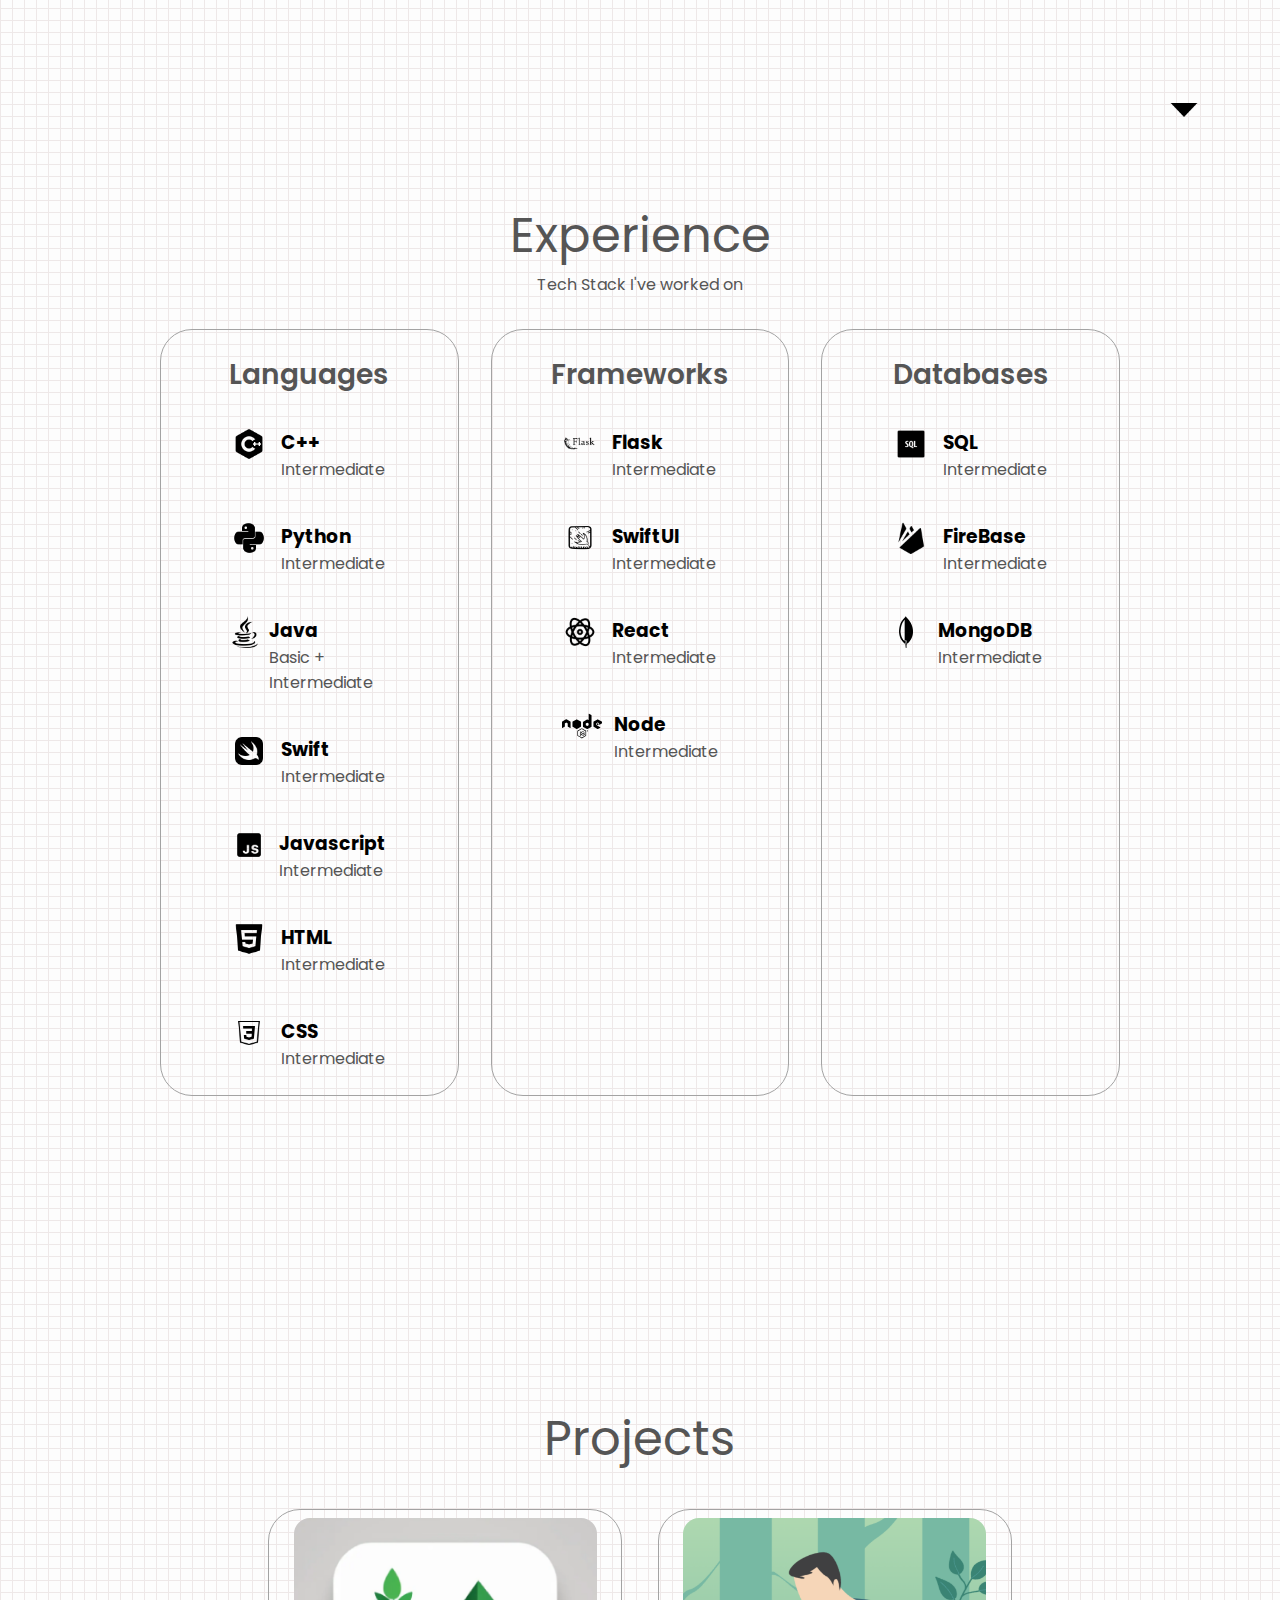
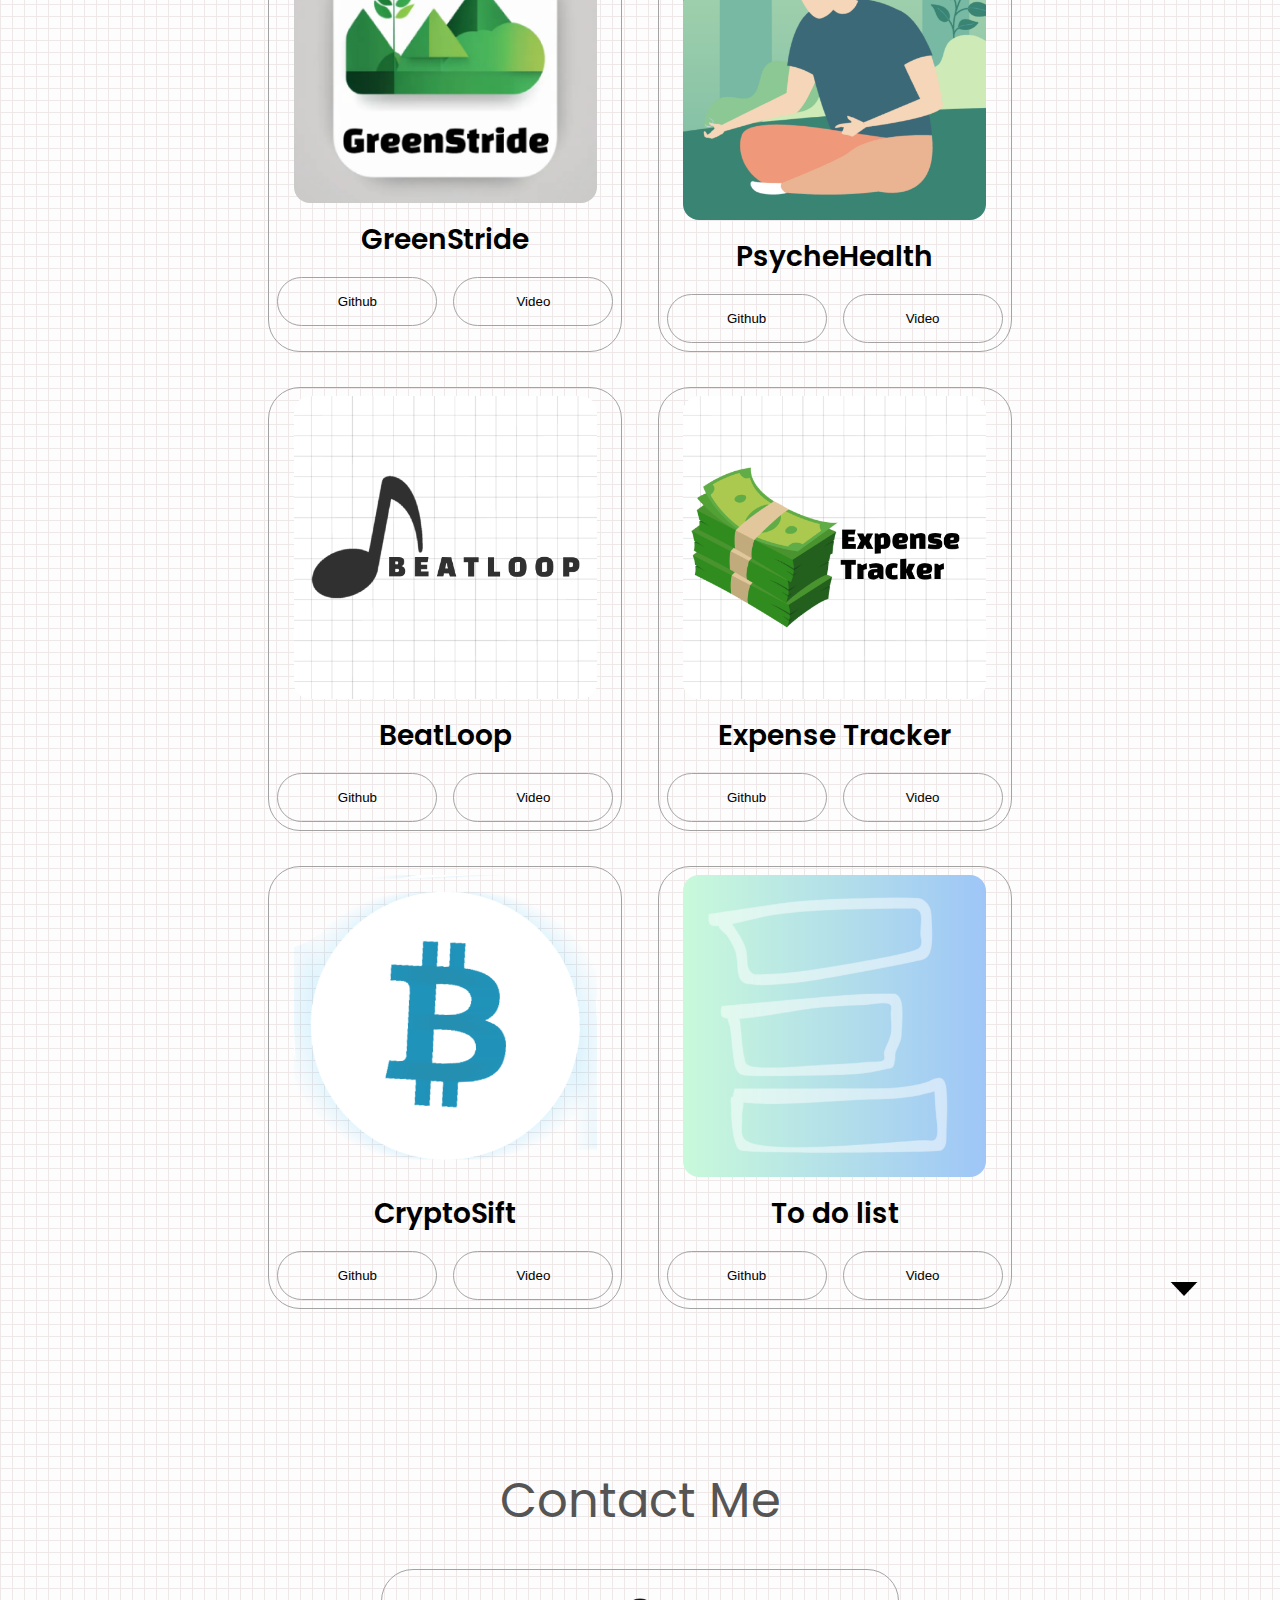
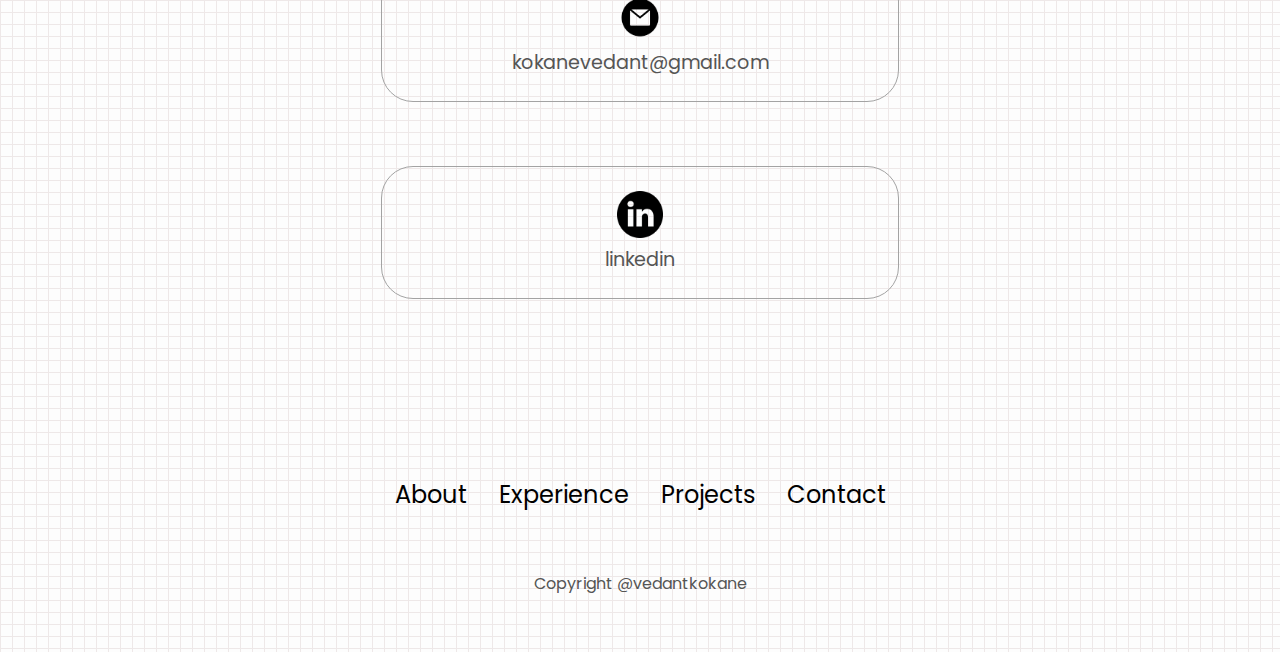
==== commit 4563d807: "Update index.html" ====
--- a/index.html
+++ b/index.html
@@ -60,7 +60,7 @@
     <!-- Profile Section -->
     <section id="profile">
         <div class="section__pic-container">
-            <img src="./assets/vedantNewImage.png" alt="Vedant Kokane profile-pic" class="section__pic-container">
+            <img src="./assets/vedant image.jpeg" alt="Vedant Kokane profile-pic" class="section__pic-container">
         </div>
         <div class="section__text">
             <p class="section__text__p1">Hello, I am </p>
